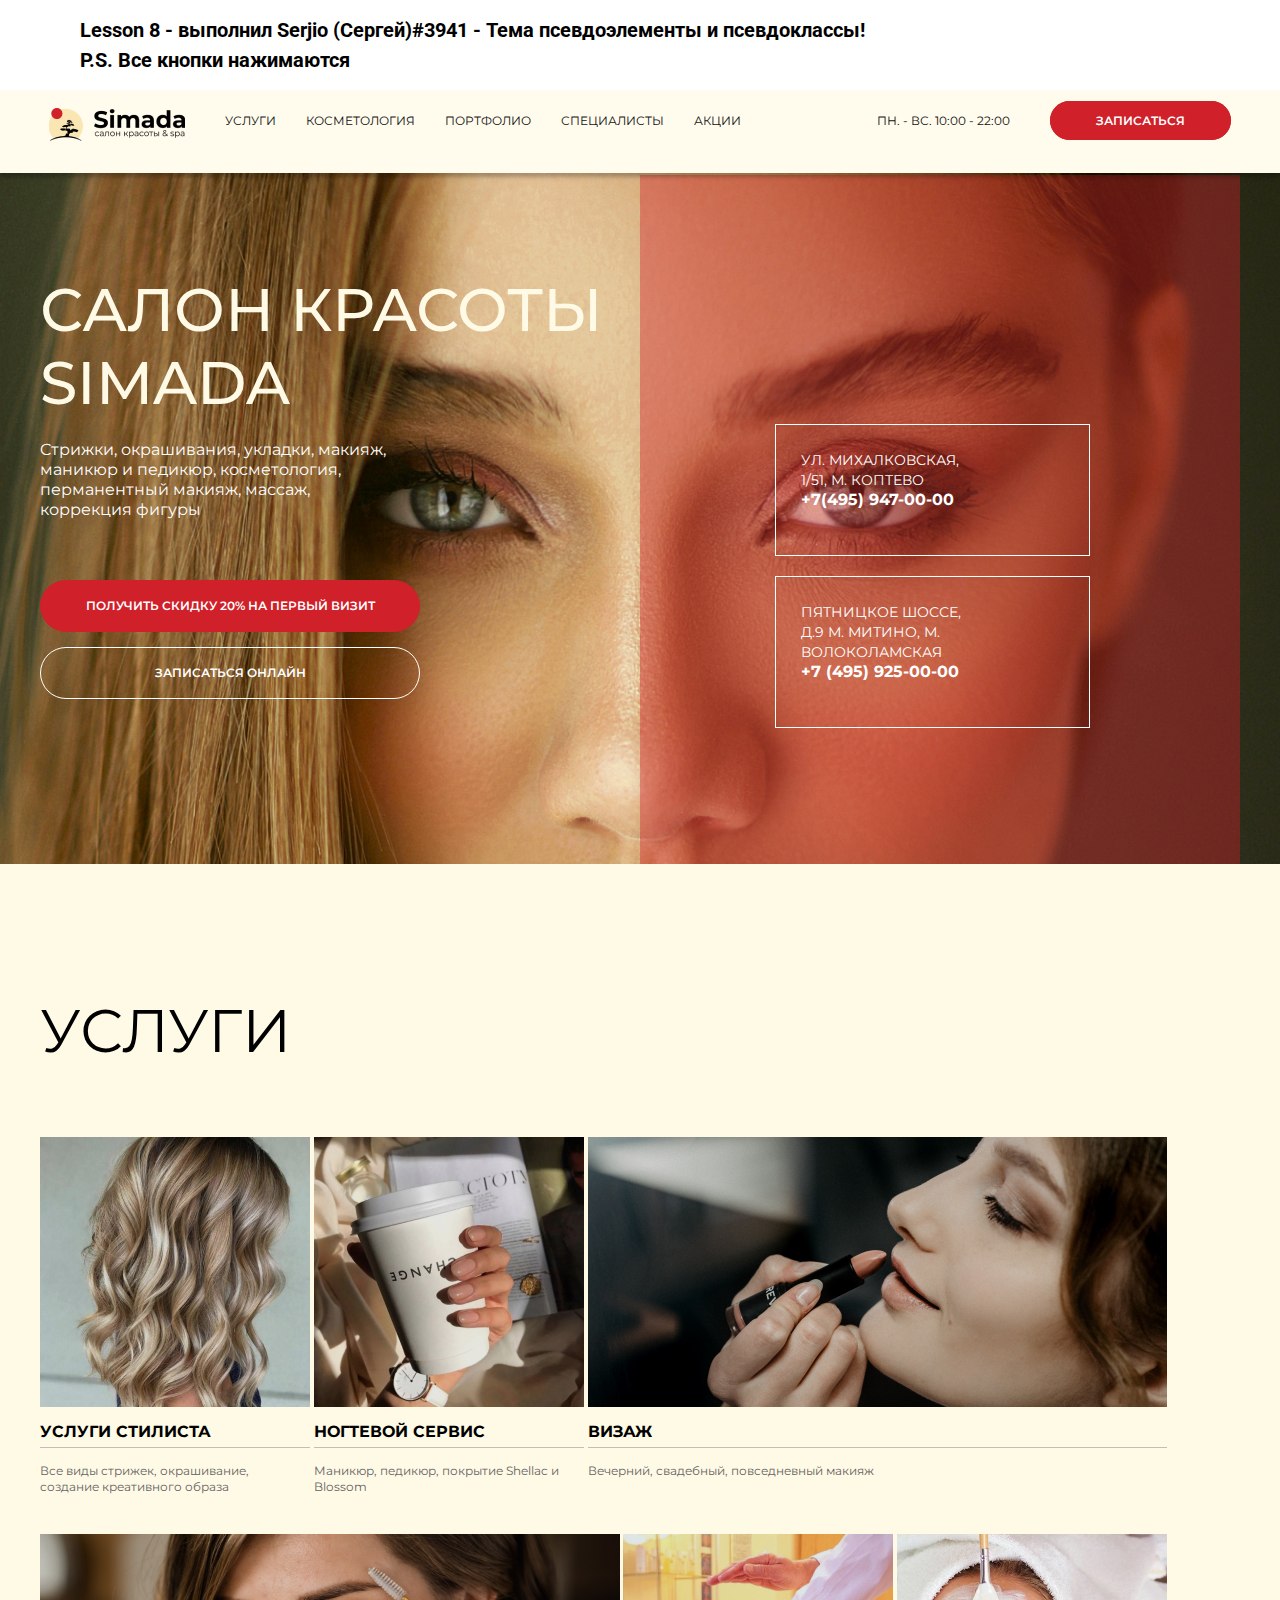
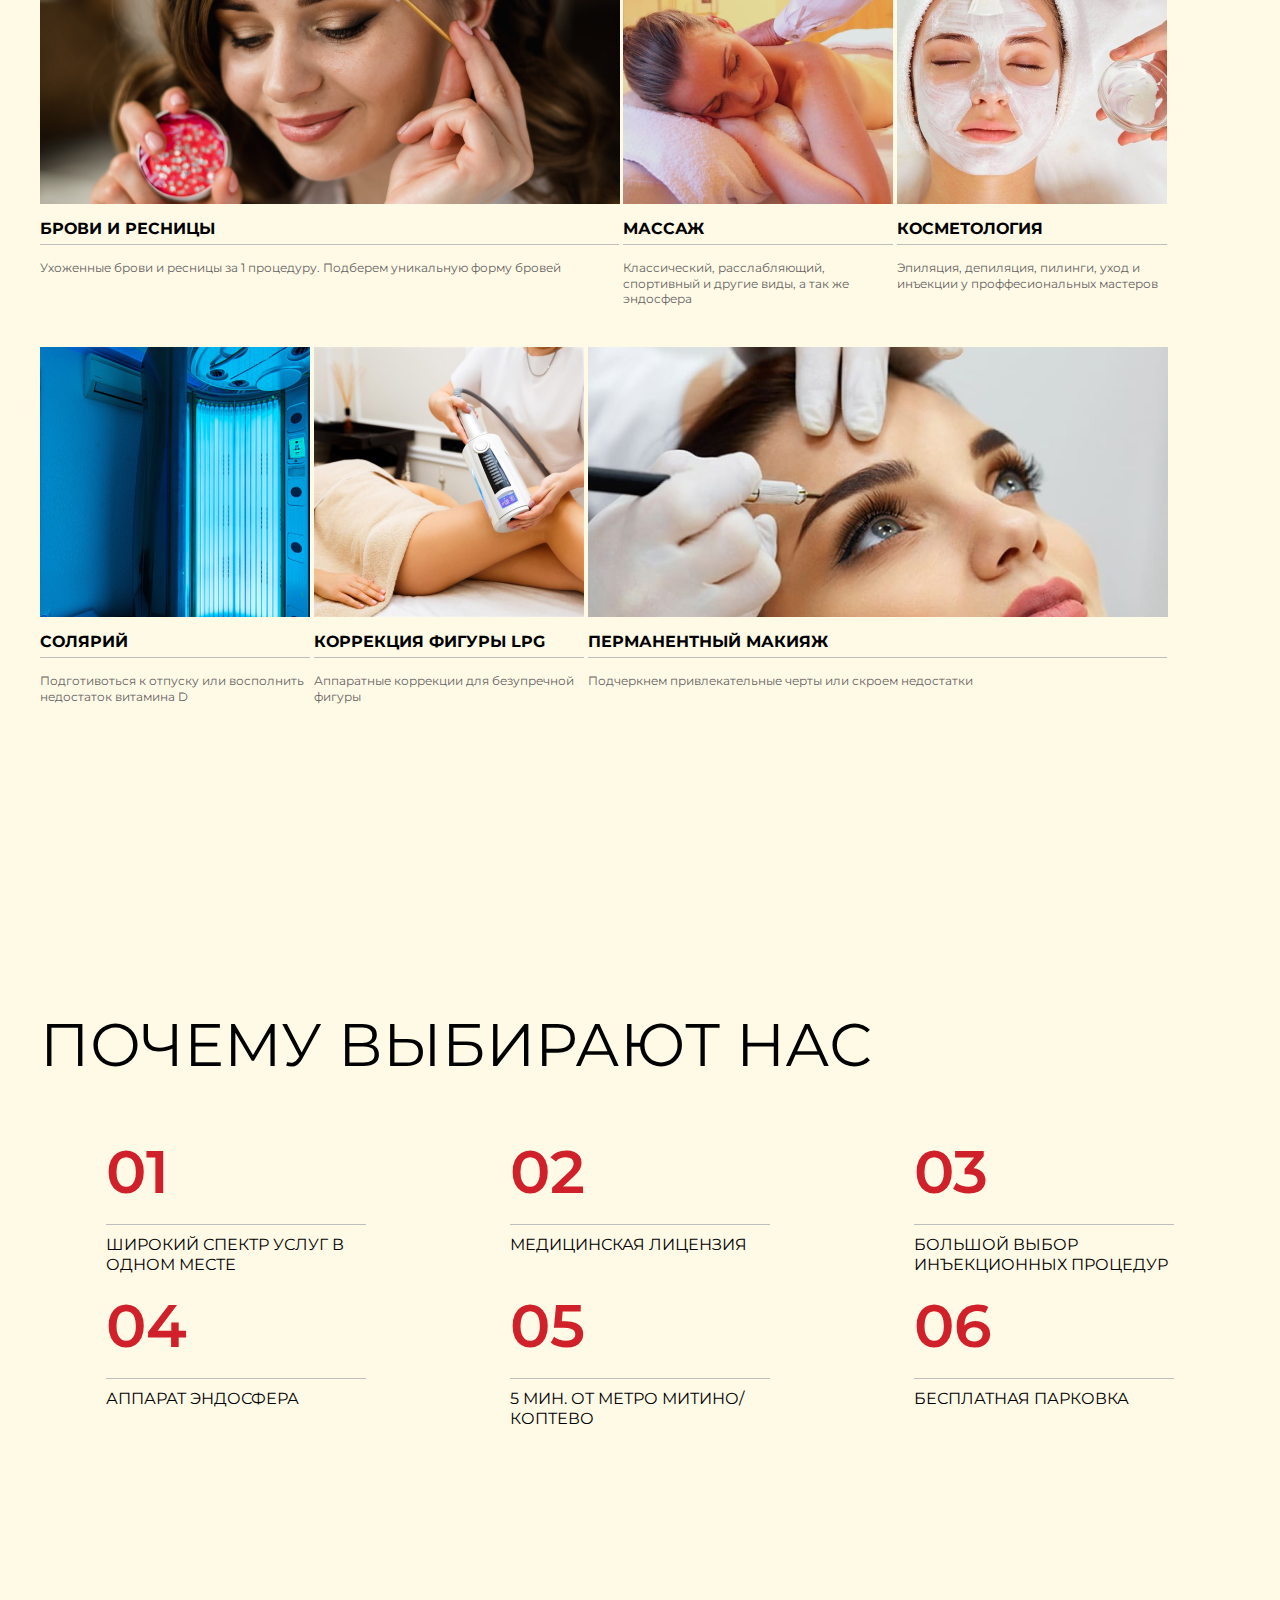
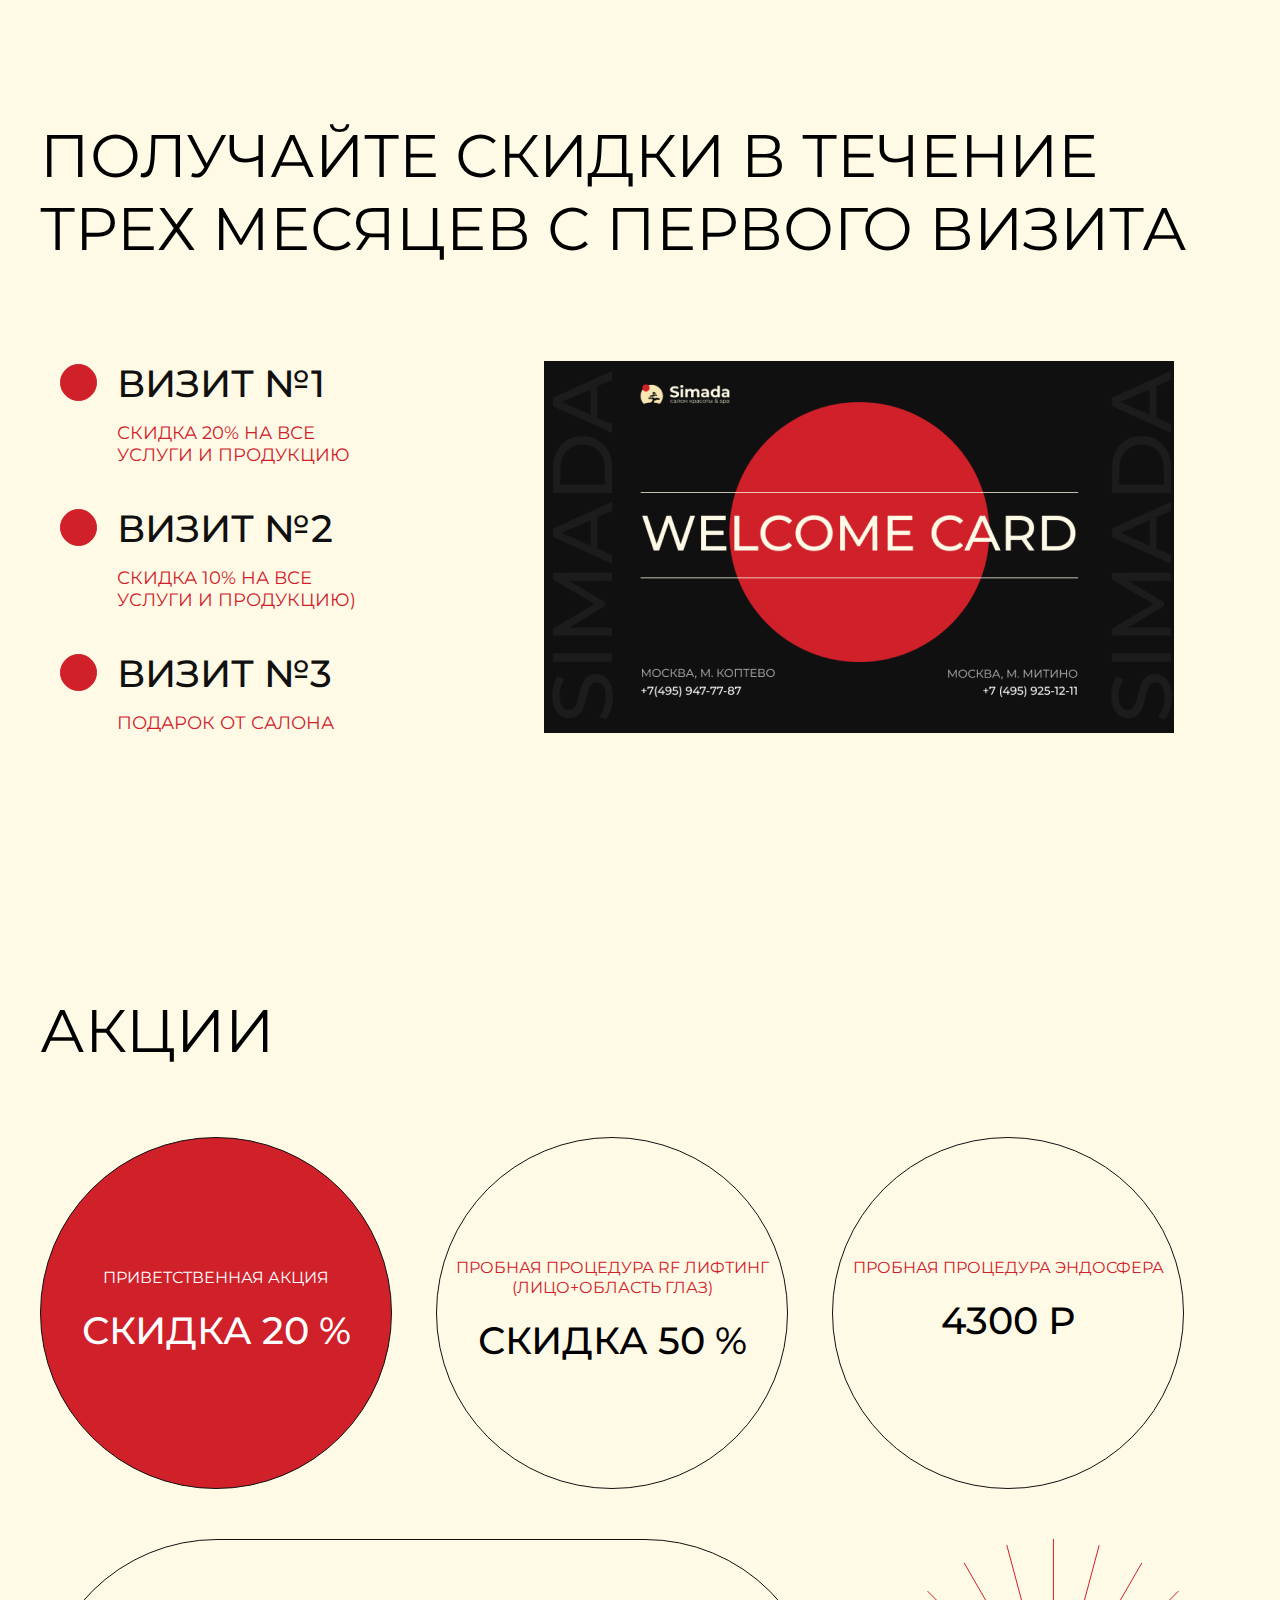
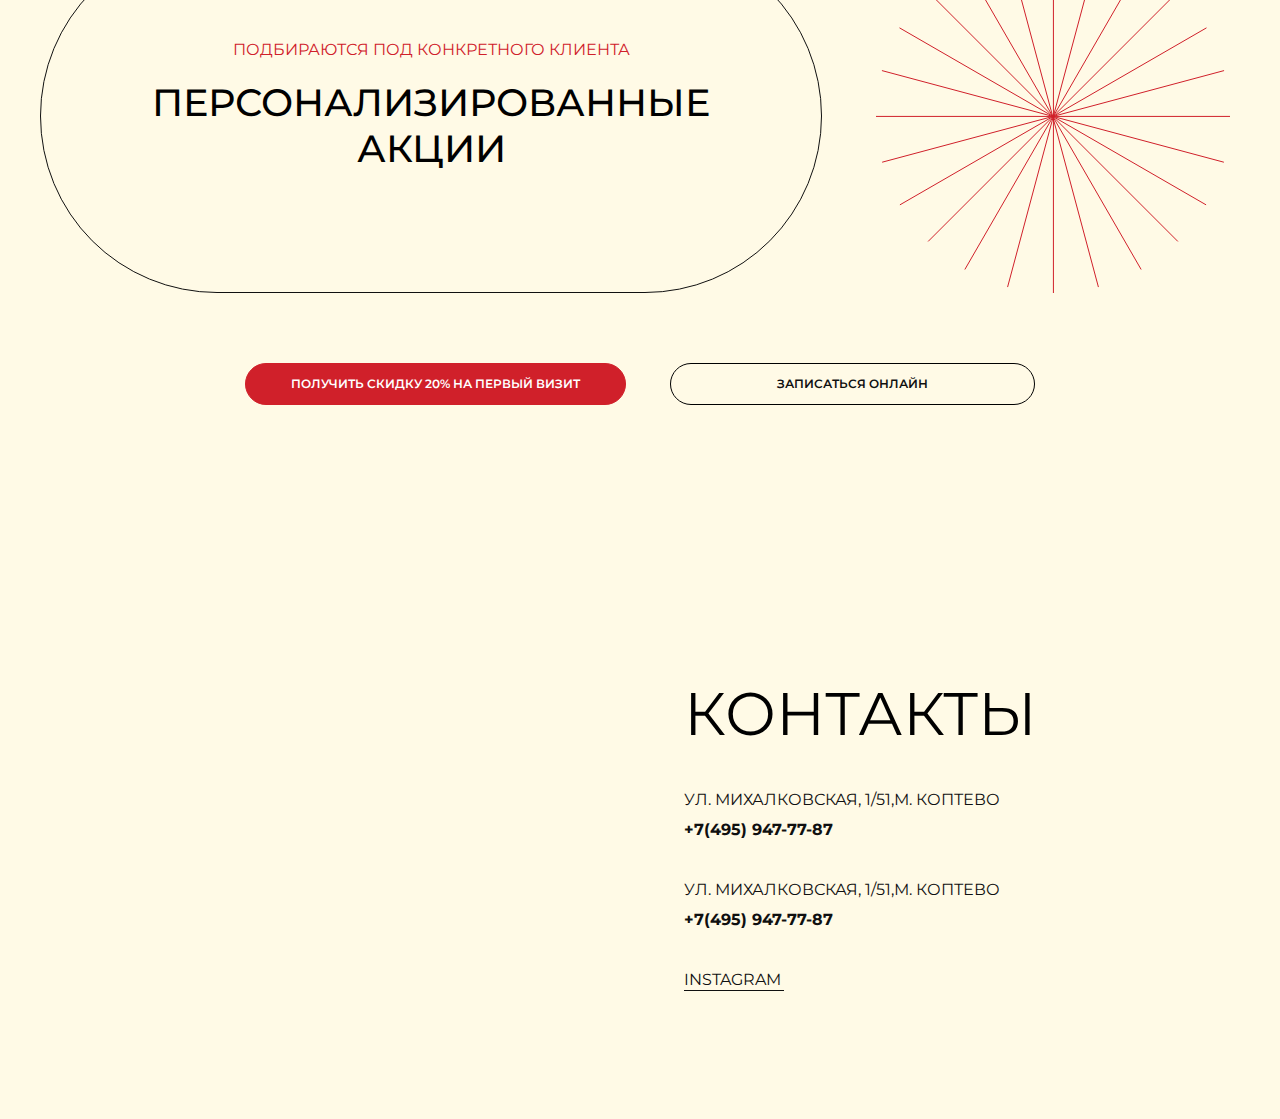
==== index.html @ cc389bb7 "1" ====
<!DOCTYPE html>
<html lang="en">
	<head>
		<meta charset="UTF-8">
		<meta http-equiv="X-UA-Compatible" content="IE=edge">
		<meta name="viewport" content="width=1200">
		<link rel="stylesheet" href="css/style.css">
		<title>Lesson 8 - выполнил Serjio (Сергей)#3941</title>
	</head>
	<body>
		<div class="wrapper">
			<div class="prewiev">
				<div class="prewiev__container">
					<div class="prewiev__text">
						Lesson 8 - выполнил Serjio (Сергей)#3941 - Тема псевдоэлементы и псевдоклассы!
						<br>
						P.S. Все кнопки нажимаются
					</div>
				</div>
			</div>
			<header class="header">
				<div class="header__container">
					<div class="header__body">
						<a href="" class="header__logo"><img src="img/header/logo.png" alt="logo"></a>
						<nav class="header__nav">
							<ul class="header__list">
								<a href="" class="header__item">услуги</a>
								<a href="" class="header__item">косметология</a>
								<a href="" class="header__item">портфолио</a>
								<a href="" class="header__item">специалисты</a>
								<a href="" class="header__item">акции</a>
							</ul>
						</nav>
						<div class="header__work-time">ПН. - ВС. 10:00 - 22:00</div>
						<a href="" class="header__btn btn">записаться</a>
					</div>
				</div>
			</header>
			<div class="page">
				<div class="page__main main-page">
					<div class="main-page__container">
						<div class="main-page__body">
							<div class="main-page__salon">
								<h1 class="main-page__title">Салон красоты Simada</h1>
								<div class="main-page__subtitle">Cтрижки, окрашивания, укладки, макияж, маникюр и педикюр, косметология,
									перманентный макияж, массаж, коррекция фигуры</div>
								<a href="" class="main-page__btn btn">получить скидку 20% на первый визит</a>
								<a href="" class="main-page__btn btn-transparent">записаться онлайн</a>
							</div>
							<div class="main-page__contacts">
								<div class="main-page__block-contact">
									<div class="main-page__address">ул. Михалковская, 1/51,
										м. Коптево</div>
									<a href="tel:74959470000" class="main-page__tel">+7(495) 947-00-00</a>
								</div>
								<div class="main-page__block-contact">
									<div class="main-page__address">Пятницкое шоссе, д.9 м. Митино, м. Волоколамская</div>
									<a href="tel:74959250000" class="main-page__tel">+7 (495) 925-00-00</a>
								</div>
							</div>
						</div>
					</div>
				</div>
				<div class="page__services services-page">
					<div class="services-page__container">
						<div class="services-page__title title">Услуги</div>
						<div class="services-page__body">
							<div class="services-page__block">
								<div class="services-page__small-block small-block-services">
									<img src="img/page/services/small-img_01.jpg" alt="small-img" class="small-block-services__img">
									<div class="small-block-services__title">Услуги стилиста</div>
									<div class="small-block-services__subtitle">Все виды стрижек, окрашивание, создание креативного образа</div>
								</div>
								<div class="services-page__small-block small-block-services">
									<img src="img/page/services/small-img_02.jpg" alt="small-img" class="small-block-services__img">
									<div class="small-block-services__title">ногтевой сервис</div>
									<div class="small-block-services__subtitle">Маникюр, педикюр, покрытие Shellac и Blossom</div>
								</div>
							</div>
							<div class="services-page__block">
								<div class="services-page__big-block big-block-services">
									<img src="img/page/services/big-img_01.jpg" alt="big-img" class="big-block-services__img">
									<div class="big-block-services__title">визаж</div>
									<div class="big-block-services__subtitle">Вечерний, свадебный, повседневный макияж </div>
								</div>
							</div>
							<div class="services-page__block">
								<div class="services-page__big-block big-block-services">
									<img src="img/page/services/big-img_02.jpg" alt="big-img" class="big-block-services__img">
									<div class="big-block-services__title">брови и ресницы</div>
									<div class="big-block-services__subtitle">Ухоженные брови и ресницы за 1 процедуру. Подберем уникальную форму бровей</div>
								</div>
							</div>
							<div class="services-page__block">
								<div class="services-page__small-block small-block-services">
									<img src="img/page/services/small-img_03.jpg" alt="small-img" class="small-block-services__img">
									<div class="small-block-services__title">массаж</div>
									<div class="small-block-services__subtitle">Классический, расслабляющий, спортивный и другие виды, а так же эндосфера</div>
								</div>
								<div class="services-page__small-block small-block-services">
									<img src="img/page/services/small-img_04.jpg" alt="small-img" class="small-block-services__img">
									<div class="small-block-services__title">Косметология</div>
									<div class="small-block-services__subtitle">Эпиляция, депиляция, пилинги, уход и инъекции у проффесиональных мастеров</div>
								</div>
							</div>
							<div class="services-page__block">
								<div class="services-page__small-block small-block-services">
									<img src="img/page/services/small-img_05.jpg" alt="small-img" class="small-block-services__img">
									<div class="small-block-services__title">солярий</div>
									<div class="small-block-services__subtitle">Подготивоться к отпуску или восполнить недостаток витамина D</div>
								</div>
								<div class="services-page__small-block small-block-services">
									<img src="img/page/services/small-img_06.jpg" alt="small-img" class="small-block-services__img">
									<div class="small-block-services__title">Коррекция фигуры lpg</div>
									<div class="small-block-services__subtitle">Аппаратные коррекции для безупречной фигуры</div>
								</div>
							</div>
							<div class="services-page__block">
								<div class="services-page__big-block big-block-services">
									<img src="img/page/services/big-img_03.jpg" alt="big-img" class="big-block-services__img">
									<div class="big-block-services__title">перманентный макияж</div>
									<div class="big-block-services__subtitle">Подчеркнем привлекательные черты или скроем недостатки</div>
								</div>
							</div>
						</div>

					</div>
				</div>
				<div class="page__advantages advantages-page">
					<div class="advantages-page__container">
						<div class="advantages-page__title title">почему выбирают нас</div>
						<div class="advantages-page__body">
							<div class="advantages-page__item">
								<div class="advantages-page__num">01</div>
								<div class="advantages-page__text">широкий спектр услуг в одном месте</div>
							</div>
							<div class="advantages-page__item">
								<div class="advantages-page__num">02</div>
								<div class="advantages-page__text">медицинская лицензия</div>
							</div>
							<div class="advantages-page__item">
								<div class="advantages-page__num">03</div>
								<div class="advantages-page__text">большой выбор инъекционных процедур</div>
							</div>
							<div class="advantages-page__item">
								<div class="advantages-page__num">04</div>
								<div class="advantages-page__text">Аппарат эндосфера</div>
							</div>
							<div class="advantages-page__item">
								<div class="advantages-page__num">05</div>
								<div class="advantages-page__text">5 мин. от метро митино/коптево</div>
							</div>
							<div class="advantages-page__item">
								<div class="advantages-page__num">06</div>
								<div class="advantages-page__text">бесплатная парковка</div>
							</div>
						</div>
					</div>
				</div>
				<div class="page__discount discount-page">
					<div class="discount-page__container">
						<div class="discount-page__title title">Получайте скидки в течение трех месяцев с первого визита</div>
						<div class="discount-page__body">
							<div class="discount-page__item">
								<div class="discount-page__num">Визит №1</div>
								<div class="discount-page__subtitle">скидка 20% на все услуги и продукцию</div>
							</div>
							<div class="discount-page__item">
								<div class="discount-page__num">Визит №2</div>
								<div class="discount-page__subtitle">скидка 10% на все услуги и продукцию)</div>
							</div>
							<div class="discount-page__item">
								<div class="discount-page__num">Визит №3</div>
								<div class="discount-page__subtitle">Подарок от салона</div>
							</div>
						</div>
						<img src="img/page/discount/discount.jpg" alt="discount" class="discount-page__img">
					</div>
				</div>
				<div class="page__stocks stocks-page">
					<div class="stocks-page__container">
						<div class="stocks-page__title title">акции</div>
						<div class="stocks-page__body">
							<div class="stocks-page__circle stocks-page__circle_first">
								<div class="stocks-page__text stocks-page__text_first">приветственная акция</div>
								<div class="stocks-page__heading stocks-page__heading_first">скидка 20 %</div>
							</div>
							<div class="stocks-page__circle">
								<div class="stocks-page__text">Пробная процедура rf лифтинг (лицо+область глаз)</div>
								<div class="stocks-page__heading">скидка 50 %</div>
							</div>
							<div class="stocks-page__circle">
								<div class="stocks-page__text">пробная процедура эндосфера</div>
								<div class="stocks-page__heading">4300 р</div>
							</div>
							<div class="stocks-page__ellipse">
								<div class="stocks-page__text">подбираются под конкретного клиента</div>
								<div class="stocks-page__heading">персонализированные акции</div>
							</div>
							<img src="img/page/stocks/Vector.svg" alt="vector" class="stocks-page__svg">
						</div>
						<div class="stocks-page__block-btn">
							<a href="" class="stocks-page__btn btn">получить скидку 20% на первый визит</a>
							<a href="" class="stocks-page__btn btn-transparent-black">записаться онлайн</a>
						</div>
					</div>
				</div>
			</div>
			<footer class="footer">
				<div class="footer__container">
					<div class="footer__body">
						<div class="footer__map">
							<iframe src="https://www.google.com/maps/embed?pb=!1m14!1m12!1m3!1d46600.67703218852!2d37.709919801927796!3d55.7432643931977!2m3!1f0!2f0!3f0!3m2!1i1024!2i768!4f13.1!5e0!3m2!1sru!2sru!4v1645693961202!5m2!1sru!2sru" width="100%" height="450" style="border:0;" allowfullscreen="" loading="lazy"></iframe>
						</div>
						<div class="footer__contacts">
							<div class="footer__title title">контакты</div>
							<div class="footer__block-contact">
								<div class="footer__street">ул. Михалковская, 1/51,м. Коптево</div>
								<a href="tel:+74959477787" class="footer__tel">+7(495) 947-77-87</a>
							</div>
							<div class="footer__block-contact">
								<div class="footer__street">ул. Михалковская, 1/51,м. Коптево</div>
								<a href="tel:+74959477787" class="footer__tel">+7(495) 947-77-87</a>
							</div>
							<a href="" class="footer__inst">instagram</a>
						</div>
					</div>
				</div>
			</footer>
		</div>

	</body>
</html>
---- css/style.css ----
@charset "UTF-8";
@import url("https://fonts.googleapis.com/css2?family=Montserrat:wght@400;500;600;700&display=swap");
@import url("https://fonts.googleapis.com/css2?family=Roboto&display=swap");
* {
  margin: 0;
  padding: 0;
  bottom: 0;
}

*,
*:before,
*:after {
  box-sizing: border-box;
  -moz-box-sizing: border-box;
  -webkit-box-sizing: border-box;
}

/* Убирает линии обводки ***************************************************/
:focus,
:active {
  outline: none;
}

a:focus,
a:active {
  outline: none;
}

header,
footer,
nav,
aside {
  display: block;
}

/* Уравнивает параметры шрифтов на разных браузерах */
html,
body {
  height: 100%;
  width: 100%;
  font-size: 100%;
  line-height: 1;
  -ms-text-size-adjust: 100%;
  -moz-text-size-adjust: 100%;
  -webkit-text-size-adjust: 100%;
}

/* Прошу элементы форм наследовать стили элементов шрифта */
input,
button,
textarea {
  font-family: inherit;
}

/* Убирает крест у IE */
input::-ms-clear {
  display: none;
}

button {
  cursor: pointer;
}

button::-moz-focus-inner {
  padding: 0;
  bottom: 0;
}

a {
  color: inherit;
}

a,
a:visited {
  text-decoration: none;
}

a:hover {
  text-decoration: none;
}

ul li {
  list-style: none;
}

img {
  vertical-align: top;
}

body {
  font-family: "Montserrat", sans-serif;
  font-weight: 400;
  font-size: 16px;
}

div[class*="__container"] {
  margin: 0 auto;
  max-width: 1200px;
  -webkit-box-sizing: border-box;
          box-sizing: border-box;
}

a[class*="__tel"]:hover {
  text-decoration: underline;
}

.wrapper {
  min-height: 100%;
  margin: 0 auto;
}

/* ===================================== */
.btn {
  font-size: 12px;
  font-weight: 600;
  line-height: 150%;
  text-transform: uppercase;
  color: #ffffff;
  padding: 11px 45px;
  background: #d0202a;
  border-radius: 36px;
  -webkit-transition: 0.5s;
  -o-transition: 0.5s;
  transition: 0.5s;
  border: 1px solid #d0202a;
}

.btn:hover {
  color: #d0202a;
  background: #fff;
  border: 1px solid #d0202a;
  -webkit-transition: 0.5s;
  -o-transition: 0.5s;
  transition: 0.5s;
}

.btn-transparent {
  font-size: 12px;
  font-weight: 600;
  line-height: 150%;
  text-transform: uppercase;
  color: #ffffff;
  padding: 11px 45px;
  border: 1px solid #ffffff;
  border-radius: 36px;
  -webkit-transition: 0.5s;
  -o-transition: 0.5s;
  transition: 0.5s;
}

.btn-transparent:hover {
  color: #ffffff;
  background: #d0202a;
  -webkit-transition: 0.5s;
  -o-transition: 0.5s;
  transition: 0.5s;
  border: 1px solid #d0202a;
}

.btn-transparent-black {
  font-size: 12px;
  font-weight: 600;
  line-height: 150%;
  text-transform: uppercase;
  color: #101010;
  padding: 11px 45px;
  border: 1px solid #000;
  border-radius: 36px;
  -webkit-transition: 0.5s;
  -o-transition: 0.5s;
  transition: 0.5s;
}

.btn-transparent-black:hover {
  color: #ffffff;
  background: #d0202a;
  -webkit-transition: 0.5s;
  -o-transition: 0.5s;
  transition: 0.5s;
  border: 1px solid #d0202a;
}

.title {
  font-size: 60px;
  line-height: 73px;
  text-transform: uppercase;
}

/* ===================================== */
.header {
  background: rgba(255, 250, 230, 0.7);
  -webkit-box-shadow: 0px 4px 4px rgba(0, 0, 0, 0.25);
          box-shadow: 0px 4px 4px rgba(0, 0, 0, 0.25);
  position: relative;
  z-index: 1;
}

.header__container {
  text-align: center;
}

.header__body {
  display: inline-block;
  font-size: 0;
  min-height: 83px;
  vertical-align: middle;
  padding: 18px 0px;
}

.header__logo {
  display: inline-block;
  margin: 0px 40px 0px 0px;
}

.header__logo img {
  vertical-align: middle;
}

.header__nav {
  display: inline-block;
  margin: 0px 136px 0px 0px;
}

.header__list {
  font-size: 0;
}

.header__item {
  font-size: 12px;
  display: inline-block;
  line-height: 15px;
  text-transform: uppercase;
  color: #101010;
  -webkit-transition: 0.5s;
  -o-transition: 0.5s;
  transition: 0.5s;
}

.header__item:not(:last-child) {
  margin: 0px 30px 0px 0px;
}

.header__item:hover {
  border-bottom: 1px #d0202a solid;
  color: #d0202a;
  -webkit-transition: 0.5s;
  -o-transition: 0.5s;
  transition: 0.5s;
}

.header__work-time {
  display: inline-block;
  margin: 0px 40px 0px 0px;
  font-size: 12px;
  line-height: 150%;
  text-transform: uppercase;
  color: #101010;
}

/* ===================================== */
.page {
  background: #fffae6;
}

.main-page {
  background: url("../img/page/main/bg.jpg") 50% 50%/cover no-repeat;
  padding: 100px 0px 115px 0px;
}

.main-page__body {
  font-size: 0;
}

.main-page__salon {
  display: inline-block;
  width: 50%;
}

.main-page__title {
  font-weight: 500;
  font-size: 60px;
  line-height: calc(73 / 60);
  text-transform: uppercase;
  color: #fffae6;
  margin: 0px 0px 21px 0px;
}

.main-page__subtitle {
  font-size: 16px;
  line-height: calc(20 / 16);
  color: #ffffff;
  max-width: 365px;
  margin: 0px 0px 60px 0px;
}

.main-page__btn {
  max-width: 380px;
  display: block;
  padding: 16px 38px;
  text-align: center;
}

.main-page__btn:not(:last-child) {
  margin: 0px 0px 15px 0px;
}

.main-page__contacts {
  display: inline-block;
  width: 50%;
  background: rgba(208, 32, 42, 0.4);
  padding: 249px 150px 136px 135px;
  margin: -100px 0px -115px 0px;
}

.main-page__block-contact {
  padding: 25px 123px 45px 25px;
  border: 1px solid #ffffff;
}

.main-page__block-contact:not(:last-child) {
  margin: 0px 0px 20px 0px;
}

.main-page__address {
  font-size: 14px;
  line-height: 20px;
  text-transform: uppercase;
  color: #ffffff;
}

.main-page__tel {
  font-weight: bold;
  font-size: 16px;
  line-height: 20px;
  text-transform: uppercase;
  color: #ffffff;
}

/* ===================================== */
.services-page {
  padding: 130px 0px 134px 0px;
}

.services-page__title {
  margin: 0px 0px 70px 0px;
}

.services-page__block {
  display: inline-block;
  vertical-align: top;
}

.services-page__block:not(:last-child) {
  margin: 0px 0px 40px 0px;
}

.small-block-services {
  display: inline-block;
  max-width: 270px;
  vertical-align: top;
}

.small-block-services__img {
  margin: 0px 0px 15px 0px;
}

.small-block-services__title {
  font-weight: bold;
  font-size: 16px;
  line-height: 20px;
  text-transform: uppercase;
}

.small-block-services__title::after {
  content: "";
  width: 100%;
  display: inline-block;
  margin: 5px 0px 10px 0px;
  border-top: 1px solid #bebebe;
}

.small-block-services__subtitle {
  font-size: 12px;
  line-height: 130%;
  color: #656363;
}

.big-block-services {
  display: inline-block;
  max-width: 579px;
}

.big-block-services__img {
  margin: 0px 0px 15px 0px;
}

.big-block-services__title {
  font-weight: bold;
  font-size: 16px;
  line-height: 20px;
  text-transform: uppercase;
}

.big-block-services__title::after {
  content: "";
  width: 100%;
  display: inline-block;
  margin: 5px 0px 10px 0px;
  border-top: 1px solid #bebebe;
}

.big-block-services__subtitle {
  font-size: 12px;
  line-height: 130%;
  color: #656363;
}

/* ===================================== */
.advantages-page {
  padding: 130px 0px;
}

.advantages-page__title {
  margin: 0px 0px 70px 0px;
}

.advantages-page__body {
  text-align: center;
}

.advantages-page__item {
  display: inline-block;
  width: 260px;
  text-align: left;
  vertical-align: top;
}

.advantages-page__item:not(:nth-child(3n)) {
  margin: 0px 140px 0px 0px;
}

.advantages-page__num {
  font-weight: 600;
  font-size: 60px;
  line-height: 70%;
  text-transform: uppercase;
  color: #d0202a;
}

.advantages-page__num::after {
  content: "";
  display: inline-block;
  border-top: 1px solid #bebebe;
  width: 100%;
  margin: 0px 0px 10px 0px;
}

.advantages-page__text {
  line-height: 20px;
  text-transform: uppercase;
  color: #000000;
  margin: 0px 0px 30px 0px;
}

/* ===================================== */
.discount-page {
  padding: 130px 0px;
}

.discount-page__title {
  margin: 0px 0px 96px 0px;
}

.discount-page__body {
  display: inline-block;
  width: 500px;
}

.discount-page__item {
  max-width: 333px;
}

.discount-page__item:not(:last-child) {
  margin: 0px 0px 40px 0px;
}

.discount-page__num {
  display: inline-block;
  font-weight: 500;
  font-size: 38px;
  line-height: 46px;
  text-transform: uppercase;
  color: #101010;
  margin: 0px 0px 15px 0px;
  padding: 0px 0px 0px 77px;
  position: relative;
}

.discount-page__num::before {
  position: absolute;
  top: 3px;
  left: 20px;
  content: "";
  display: inline-block;
  margin: 0px 0px 0px 0px;
  width: 37px;
  height: 37px;
  background: #d0202a;
  border: 1px solid #d0202a;
  border-radius: 50%;
}

.discount-page__subtitle {
  display: inline-block;
  padding: 0px 0px 0px 77px;
  font-size: 18px;
  line-height: 22px;
  text-transform: uppercase;
  color: #d0202a;
}

.discount-page__img {
  display: inline-block;
  text-align: center;
  vertical-align: top;
}

/* ===================================== */
.stocks-page {
  padding: 130px 0px;
}

.stocks-page__title {
  margin: 0px 0px 70px 0px;
}

.stocks-page__circle {
  display: inline-block;
  text-align: center;
  vertical-align: middle;
  width: 352px;
  height: 352px;
  padding: 120px 0px 0px 0px;
  border-radius: 50%;
  border: 1px solid #101010;
}

.stocks-page__circle:not(:last-child) {
  margin: 0px 40px 50px 0px;
}

.stocks-page__circle_first {
  background: #d0202a;
  padding: 130px 0px 0px 0px;
}

.stocks-page__text {
  line-height: 20px;
  text-align: center;
  text-transform: uppercase;
  color: #d0202a;
  margin: 0px 0px 20px 0px;
}

.stocks-page__text_first {
  color: #ffffff;
}

.stocks-page__heading {
  font-weight: 500;
  font-size: 38px;
  line-height: 46px;
  text-transform: uppercase;
  color: #000000;
}

.stocks-page__heading_first {
  color: #ffffff;
}

.stocks-page__ellipse {
  display: inline-block;
  width: 782px;
  height: 354px;
  border: 1px solid #101010;
  border-radius: 205px;
  padding: 100px;
  text-align: center;
  margin: 0px 50px 70px 0px;
}

.stocks-page__svg {
  display: inline-block;
}

.stocks-page__block-btn {
  text-align: center;
}

.stocks-page__btn {
  display: inline-block;
  min-width: 365px;
}

.stocks-page__btn:not(:last-child) {
  margin: 0px 40px 0px 0px;
}

/* ===================================== */
.footer {
  background: #fffae6;
}

.footer__body {
  text-align: center;
  font-size: 0px;
}

.footer__map {
  display: inline-block;
  width: 50%;
}

.footer__contacts {
  display: inline-block;
  width: 50%;
  text-align: left;
  padding: 0px 0px 0px 44px;
}

.footer__title {
  font-size: 60px;
  margin: 0px 0px 40px 0px;
}

.footer__block-contact {
  display: inline-block;
}

.footer__block-contact:not(:last-child) {
  margin: 0px 0px 40px 0px;
}

.footer__street {
  font-size: 16px;
  line-height: 20px;
  text-transform: uppercase;
  color: #101010;
  margin: 0px 0px 10px 0px;
}

.footer__tel {
  font-weight: bold;
  font-size: 16px;
  line-height: 20px;
  color: #101010;
}

.footer__inst {
  display: block;
  font-size: 16px;
  line-height: 20px;
  text-transform: uppercase;
  color: #101010;
}

.footer__inst::after {
  content: "";
  display: block;
  width: 100px;
  border-bottom: 1px #101010 solid;
  margin: 0px 0px 128px 0px;
}

.prewiev__text {
  font-family: roboto;
  font-size: 20px;
  font-weight: 700;
  line-height: 150%;
  padding: 15px 40px;
}

/* ===================================== */
/* ===================================== */
/* ===================================== */
/* ===================================== */
/* ===================================== */
/* ===================================== */
/* ===================================== */
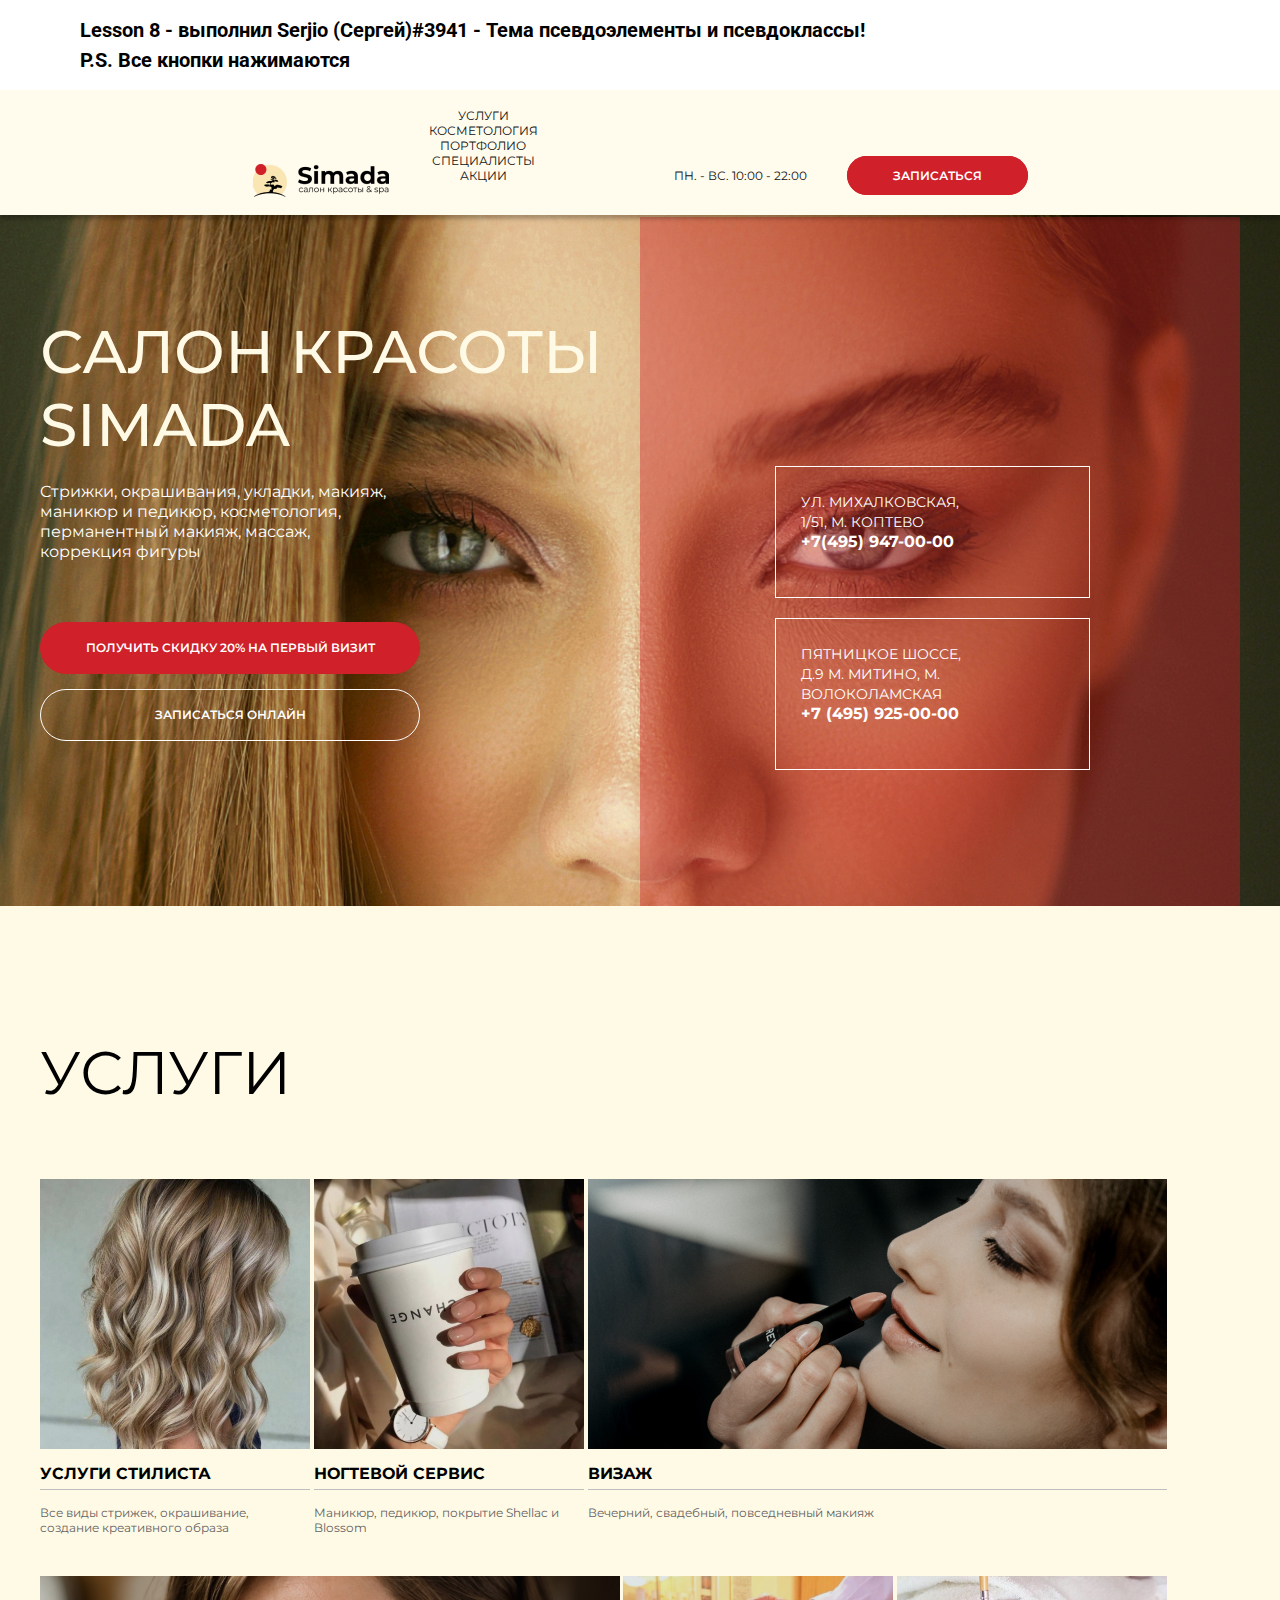
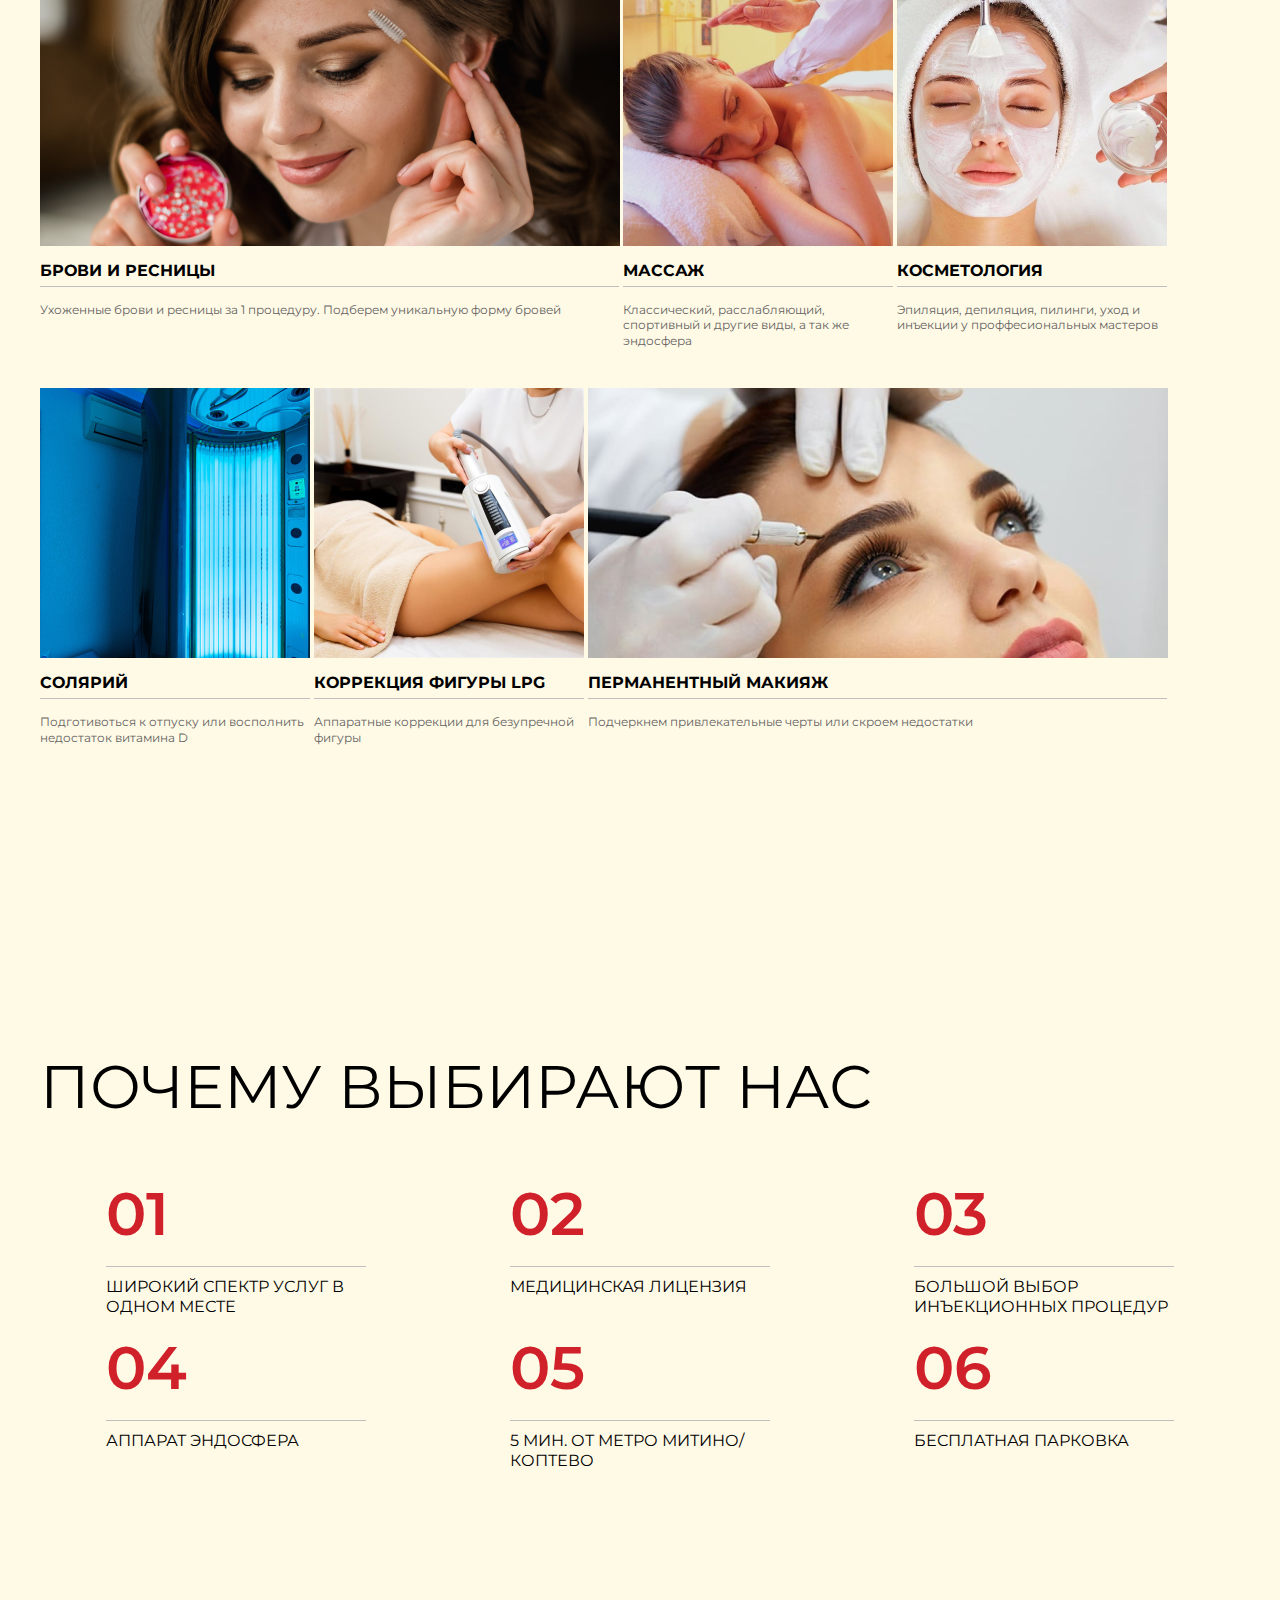
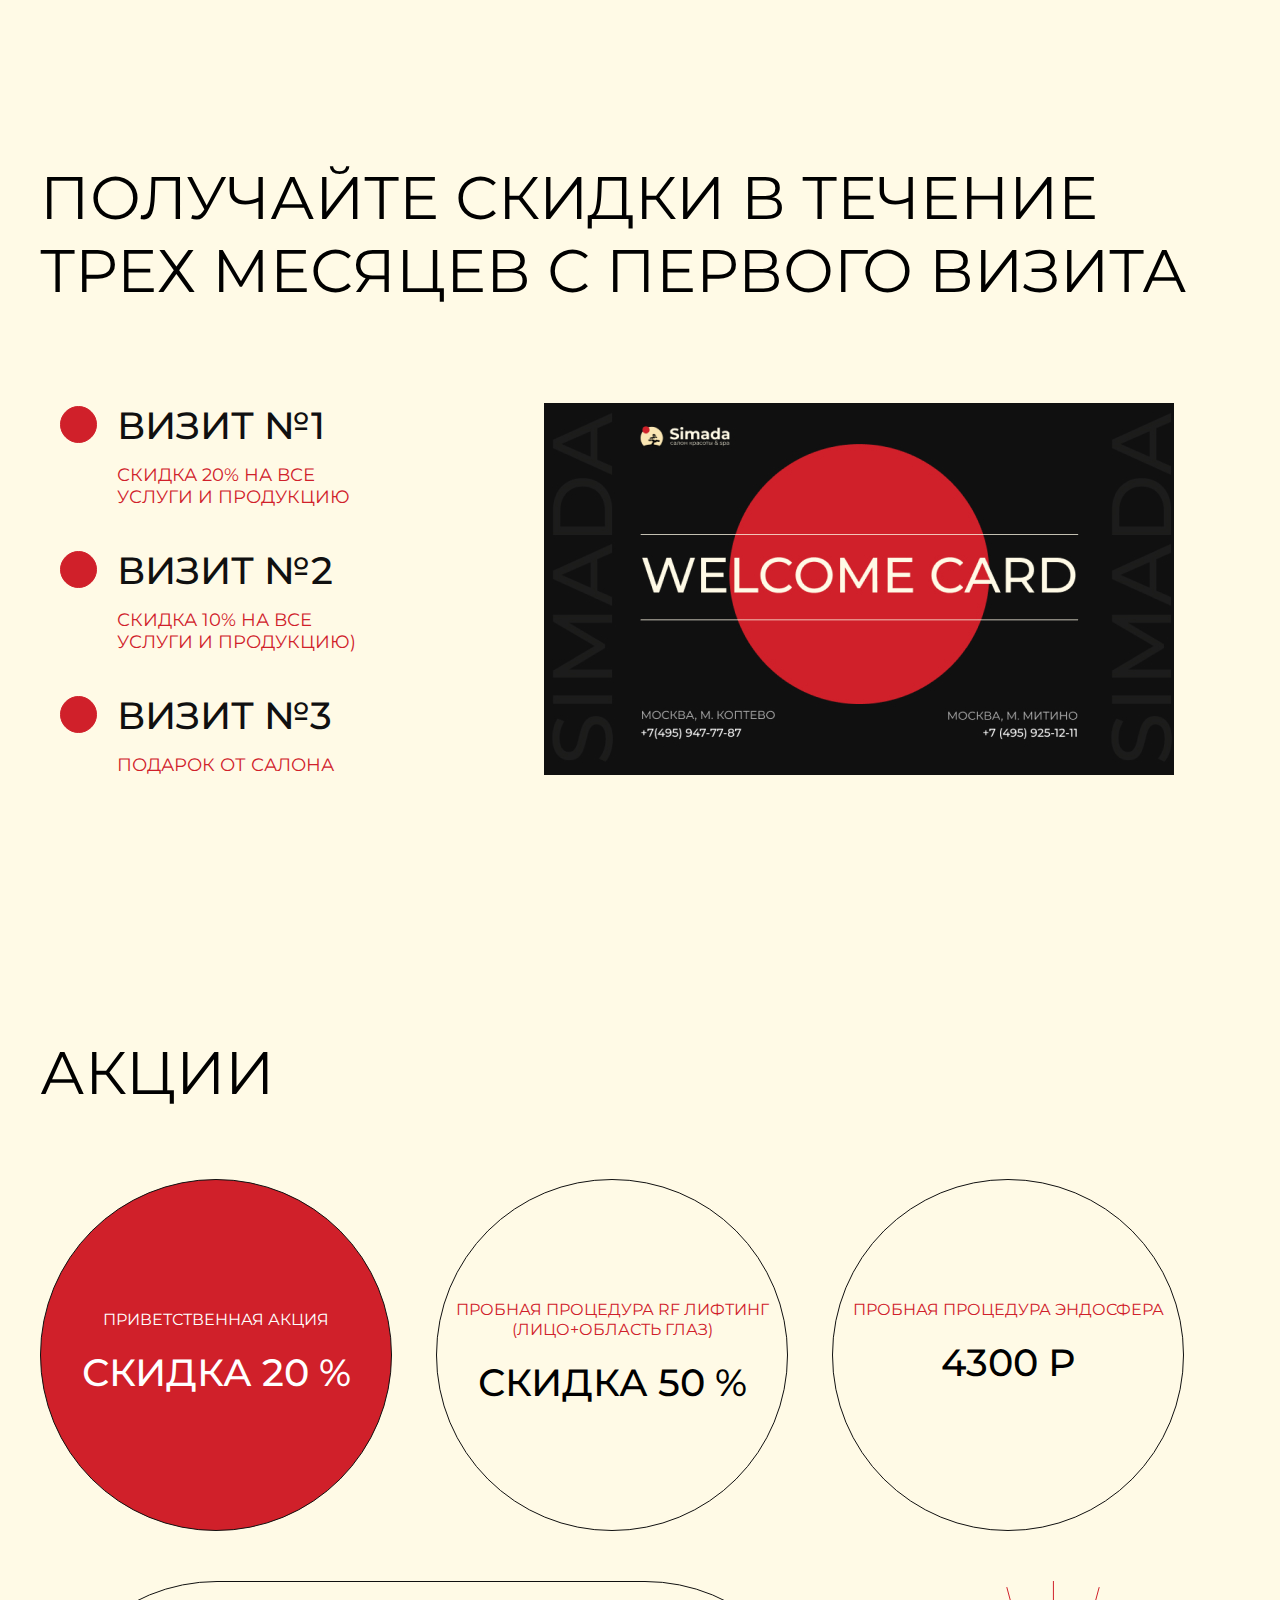
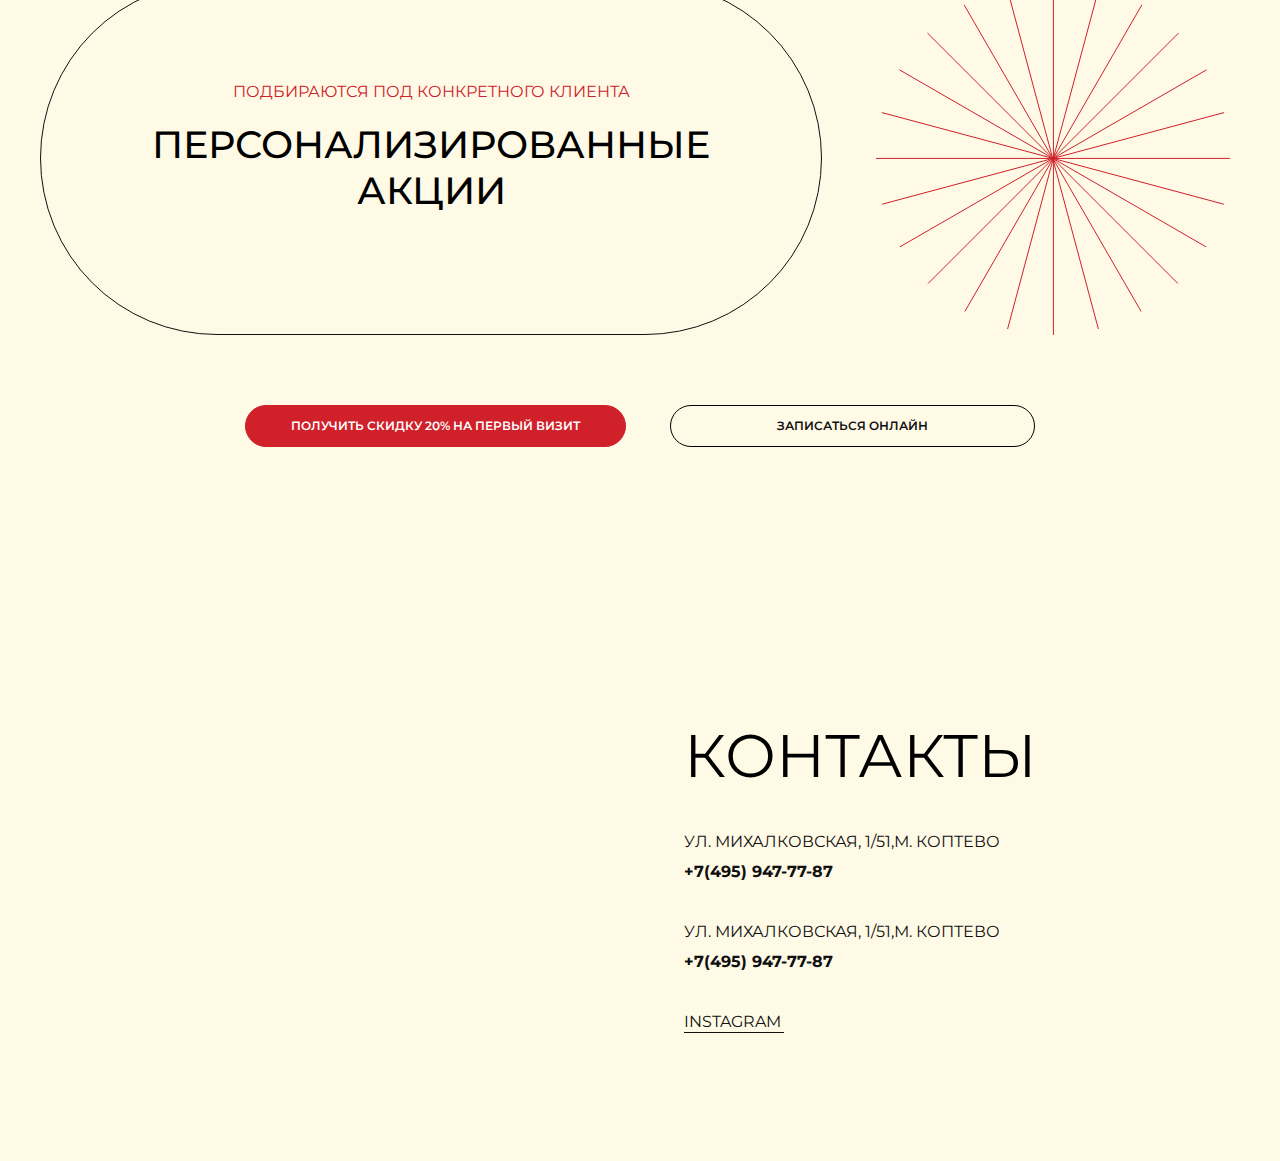
==== commit 52292a0b: "2" ====
--- a/index.html
+++ b/index.html
@@ -1,10 +1,17 @@
 <!DOCTYPE html>
-<html lang="en">
+<html lang="ru">
 	<head>
 		<meta charset="UTF-8">
 		<meta http-equiv="X-UA-Compatible" content="IE=edge">
 		<meta name="viewport" content="width=1200">
 		<link rel="stylesheet" href="css/style.css">
+		<link rel="apple-touch-icon" sizes="180x180" href="img/favicon_package/apple-touch-icon.png">
+		<link rel="icon" type="image/png" sizes="32x32" href="img/favicon_package/favicon-32x32.png">
+		<link rel="icon" type="image/png" sizes="16x16" href="img/favicon_package/favicon-16x16.png">
+		<link rel="manifest" href="img/favicon_package/site.webmanifest">
+		<link rel="mask-icon" href="img/favicon_package/safari-pinned-tab.svg" color="#5bbad5">
+		<meta name="msapplication-TileColor" content="#da532c">
+		<meta name="theme-color" content="#ffffff">
 		<title>Lesson 8 - выполнил Serjio (Сергей)#3941</title>
 	</head>
 	<body>
@@ -21,14 +28,14 @@
 			<header class="header">
 				<div class="header__container">
 					<div class="header__body">
-						<a href="" class="header__logo"><img src="img/header/logo.png" alt="logo"></a>
+						<a href="index.html" class="header__logo"><img src="img/header/logo.png" alt="logo"></a>
 						<nav class="header__nav">
 							<ul class="header__list">
-								<a href="" class="header__item">услуги</a>
-								<a href="" class="header__item">косметология</a>
-								<a href="" class="header__item">портфолио</a>
-								<a href="" class="header__item">специалисты</a>
-								<a href="" class="header__item">акции</a>
+								<li><a href="srervices.html" class="header__item">услуги</a></li>
+								<li><a href="cosmetology.html" class="header__item">косметология</a></li>
+								<li><a href="potrfolio.html" class="header__item">портфолио</a></li>
+								<li><a href="specialists.html" class="header__item">специалисты</a></li>
+								<li> <a href="stocks.html" class="header__item">акции</a></li>
 							</ul>
 						</nav>
 						<div class="header__work-time">ПН. - ВС. 10:00 - 22:00</div>
--- a/css/style.css
+++ b/css/style.css
@@ -682,8 +682,847 @@
 
 /* ===================================== */
 /* ===================================== */
-/* ===================================== */
-/* ===================================== */
-/* ===================================== */
-/* ===================================== */
-/* ===================================== */
+.services {
+  background: #fffae6;
+}
+
+.main-services {
+  padding: 100px 0px 115px 0px;
+}
+
+.main-services__body {
+  font-size: 0;
+}
+
+.main-services__salon {
+  display: inline-block;
+  width: 50%;
+}
+
+.main-services__title {
+  font-weight: 500;
+  font-size: 60px;
+  line-height: calc(73 / 60);
+  text-transform: uppercase;
+  color: #101010;
+  margin: 0px 0px 21px 0px;
+}
+
+.main-services__subtitle {
+  font-size: 16px;
+  line-height: calc(20 / 16);
+  color: #656363;
+  max-width: 365px;
+  margin: 0px 0px 60px 0px;
+}
+
+.main-services__btn {
+  max-width: 380px;
+  display: block;
+  padding: 16px 38px;
+  text-align: center;
+}
+
+.main-services__btn:not(:last-child) {
+  margin: 0px 0px 15px 0px;
+}
+
+.main-services__images {
+  display: inline-block;
+  width: 50%;
+}
+
+.main-services__img01 {
+  margin: 0px 0px 0px 250px;
+}
+
+.main-services__img02 {
+  bottom: 100px;
+}
+
+/* ===================================== */
+.coloring-services {
+  padding: 50px 0px 100px 0px;
+}
+
+.coloring-services__body {
+  text-align: center;
+}
+
+.coloring-services__item {
+  display: inline-block;
+  width: 30%;
+}
+
+.coloring-services__item:not(:last-child) {
+  margin: 0px 50px 0px 0px;
+}
+
+.coloring-services__img {
+  margin: 0px 0px 20px 0px;
+}
+
+.coloring-services__heading {
+  margin: 0px 0px 15px 0px;
+  font-weight: 600;
+  font-size: 20px;
+  line-height: 24px;
+  text-transform: uppercase;
+  color: #101010;
+}
+
+.coloring-services__price {
+  margin: 0px 0px 27px 0px;
+}
+
+/* ===================================== */
+.portfolio-services {
+  padding: 100px 0px;
+}
+
+.portfolio-services__title {
+  margin: 0px 0px 70px 0px;
+}
+
+.portfolio-services__block:not(:last-child) {
+  margin: 0px 0px 70px 0px;
+}
+
+.portfolio-services__heading {
+  text-align: left;
+  font-size: 32px;
+  line-height: 39px;
+  text-transform: uppercase;
+  color: #d0202a;
+  margin: 0px 0px 60px 0px;
+}
+
+.portfolio-services__item {
+  display: inline-block;
+  width: 49%;
+}
+
+.portfolio-services__sub-item {
+  text-align: left;
+  font-size: 0;
+}
+
+.portfolio-services__sub-item:not(:last-child) {
+  margin: 0px 0px 30px 0px;
+}
+
+.portfolio-services__type-of-service {
+  display: inline-block;
+  font-weight: 500;
+  font-size: 20px;
+  line-height: calc(24 / 20);
+  text-transform: uppercase;
+  color: #000000;
+}
+
+.portfolio-services__type-of-service::after {
+  content: "";
+  display: block;
+  width: 100%;
+  border-bottom: 1px solid #bebebe;
+  margin: 10px 0px 0px 0px;
+}
+
+.portfolio-services__price {
+  display: inline-block;
+  font-weight: 500;
+  font-size: 20px;
+  line-height: calc(24 / 20);
+  text-transform: uppercase;
+  color: #000000;
+}
+
+.portfolio-services__price::after {
+  content: "";
+  display: block;
+  width: 100%;
+  border-bottom: 1px solid #bebebe;
+  margin: 10px 0px 0px 0px;
+}
+
+.portfolio-services__material {
+  text-align: left;
+  font-size: 12px;
+  line-height: 15px;
+  text-transform: uppercase;
+  color: #656363;
+  margin: 7px 0px 0px 0px;
+}
+
+/* ===================================== */
+.advantages-services {
+  padding: 130px 0px;
+}
+
+.advantages-services__title {
+  margin: 0px 0px 70px 0px;
+}
+
+.advantages-services__body {
+  text-align: center;
+}
+
+.advantages-services__item {
+  display: inline-block;
+  width: 260px;
+  text-align: left;
+  vertical-align: top;
+}
+
+.advantages-services__item:not(:nth-child(3n)) {
+  margin: 0px 140px 0px 0px;
+}
+
+.advantages-services__num {
+  font-weight: 600;
+  font-size: 60px;
+  line-height: 70%;
+  text-transform: uppercase;
+  color: #d0202a;
+}
+
+.advantages-services__num::after {
+  content: "";
+  display: inline-block;
+  border-top: 1px solid #bebebe;
+  width: 100%;
+  margin: 0px 0px 10px 0px;
+}
+
+.advantages-services__text {
+  line-height: 20px;
+  text-transform: uppercase;
+  color: #000000;
+  margin: 0px 0px 30px 0px;
+}
+
+/* ===================================== */
+/* ===================================== */
+.cosmetology {
+  background: #fffae6;
+}
+
+.main-cosmetology {
+  padding: 100px 0px 115px 0px;
+}
+
+.main-cosmetology__body {
+  font-size: 0;
+}
+
+.main-cosmetology__salon {
+  display: inline-block;
+  width: 50%;
+}
+
+.main-cosmetology__title {
+  font-weight: 500;
+  font-size: 60px;
+  line-height: calc(73 / 60);
+  text-transform: uppercase;
+  color: #101010;
+  margin: 0px 0px 21px 0px;
+}
+
+.main-cosmetology__subtitle {
+  font-size: 16px;
+  line-height: calc(20 / 16);
+  color: #656363;
+  max-width: 365px;
+  margin: 0px 0px 60px 0px;
+}
+
+.main-cosmetology__btn {
+  max-width: 380px;
+  display: block;
+  padding: 16px 38px;
+  text-align: center;
+}
+
+.main-cosmetology__btn:not(:last-child) {
+  margin: 0px 0px 15px 0px;
+}
+
+.main-cosmetology__images {
+  display: inline-block;
+  width: 50%;
+}
+
+.main-cosmetology__images img {
+  vertical-align: bottom;
+}
+
+/* ===================================== */
+.coloring-cosmetology {
+  padding: 50px 0px 100px 0px;
+}
+
+.coloring-cosmetology__body {
+  text-align: center;
+}
+
+.coloring-cosmetology__item {
+  display: inline-block;
+  width: 30%;
+}
+
+.coloring-cosmetology__item:not(:last-child) {
+  margin: 0px 50px 0px 0px;
+}
+
+.coloring-cosmetology__img {
+  margin: 0px 0px 20px 0px;
+}
+
+.coloring-cosmetology__heading {
+  margin: 0px 0px 15px 0px;
+  font-weight: 600;
+  font-size: 20px;
+  line-height: 24px;
+  text-transform: uppercase;
+  color: #101010;
+}
+
+.coloring-cosmetology__price {
+  margin: 0px 0px 27px 0px;
+}
+
+/* ===================================== */
+.portfolio-cosmetology {
+  padding: 100px 0px;
+}
+
+.portfolio-cosmetology__title {
+  margin: 0px 0px 70px 0px;
+}
+
+.portfolio-cosmetology__block:not(:last-child) {
+  margin: 0px 0px 70px 0px;
+}
+
+.portfolio-cosmetology__heading {
+  text-align: left;
+  font-size: 32px;
+  line-height: 39px;
+  text-transform: uppercase;
+  color: #d0202a;
+  margin: 0px 0px 60px 0px;
+}
+
+.portfolio-cosmetology__item {
+  display: inline-block;
+  width: 49%;
+}
+
+.portfolio-cosmetology__sub-item {
+  text-align: left;
+  font-size: 0;
+}
+
+.portfolio-cosmetology__sub-item:not(:last-child) {
+  margin: 0px 0px 30px 0px;
+}
+
+.portfolio-cosmetology__type-of-service {
+  display: inline-block;
+  font-weight: 500;
+  font-size: 20px;
+  line-height: calc(24 / 20);
+  text-transform: uppercase;
+  color: #000000;
+}
+
+.portfolio-cosmetology__type-of-service::after {
+  content: "";
+  display: block;
+  width: 100%;
+  border-bottom: 1px solid #bebebe;
+  margin: 10px 0px 0px 0px;
+}
+
+.portfolio-cosmetology__price {
+  display: inline-block;
+  font-weight: 500;
+  font-size: 20px;
+  line-height: calc(24 / 20);
+  text-transform: uppercase;
+  color: #000000;
+}
+
+.portfolio-cosmetology__price::after {
+  content: "";
+  display: block;
+  width: 100%;
+  border-bottom: 1px solid #bebebe;
+  margin: 10px 0px 0px 0px;
+}
+
+.portfolio-cosmetology__material {
+  text-align: left;
+  font-size: 12px;
+  line-height: 15px;
+  text-transform: uppercase;
+  color: #656363;
+  margin: 7px 0px 0px 0px;
+}
+
+/* ===================================== */
+.cosmetology-advantages {
+  padding: 130px 0px;
+}
+
+.cosmetology-advantages__title {
+  margin: 0px 0px 70px 0px;
+}
+
+.cosmetology-advantages__body {
+  text-align: center;
+}
+
+.cosmetology-advantages__item {
+  display: inline-block;
+  width: 260px;
+  text-align: left;
+  vertical-align: top;
+}
+
+.cosmetology-advantages__item:not(:nth-child(3n)) {
+  margin: 0px 140px 0px 0px;
+}
+
+.cosmetology-advantages__num {
+  font-weight: 600;
+  font-size: 60px;
+  line-height: 70%;
+  text-transform: uppercase;
+  color: #d0202a;
+}
+
+.cosmetology-advantages__num::after {
+  content: "";
+  display: inline-block;
+  border-top: 1px solid #bebebe;
+  width: 100%;
+  margin: 0px 0px 10px 0px;
+}
+
+.cosmetology-advantages__text {
+  line-height: 20px;
+  text-transform: uppercase;
+  color: #000000;
+  margin: 0px 0px 30px 0px;
+}
+
+/* ===================================== */
+/* ===================================== */
+.potrfolio {
+  background: #fffae6;
+}
+
+.main-potrfolio {
+  background: url("../img/portfolio/main/bg.jpg") 50% 50%/cover no-repeat;
+  padding: 100px 0px 115px 0px;
+}
+
+.main-potrfolio__body {
+  font-size: 0;
+}
+
+.main-potrfolio__salon {
+  display: inline-block;
+}
+
+.main-potrfolio__title {
+  font-weight: 500;
+  font-size: 60px;
+  line-height: calc(73 / 60);
+  text-transform: uppercase;
+  color: #fffae6;
+  margin: 0px 0px 21px 0px;
+}
+
+.main-potrfolio__subtitle {
+  font-size: 16px;
+  line-height: calc(20 / 16);
+  color: #ffffff;
+  max-width: 365px;
+  margin: 0px 0px 60px 0px;
+}
+
+.main-potrfolio__btn {
+  max-width: 380px;
+  display: block;
+  padding: 16px 38px;
+  text-align: center;
+}
+
+.main-potrfolio__btn:not(:last-child) {
+  margin: 0px 0px 15px 0px;
+}
+
+.main-potrfolio__images {
+  display: inline-block;
+  width: 50%;
+}
+
+.main-potrfolio__images img {
+  vertical-align: bottom;
+}
+
+.jobs-portfolio {
+  padding: 100px 0px;
+}
+
+.jobs-portfolio__btn-s {
+  text-align: center;
+  margin: 0px 0px 75px 0px;
+}
+
+.jobs-portfolio__btn {
+  display: inline-block;
+}
+
+.jobs-portfolio__btn:not(:last-child) {
+  margin: 0px 15px 0px 0px;
+}
+
+.jobs-portfolio__body {
+  text-align: center;
+}
+
+.potrfolio-advantages {
+  padding: 130px 0px;
+}
+
+.potrfolio-advantages__title {
+  margin: 0px 0px 70px 0px;
+}
+
+.potrfolio-advantages__body {
+  text-align: center;
+}
+
+.potrfolio-advantages__item {
+  display: inline-block;
+  width: 260px;
+  text-align: left;
+  vertical-align: top;
+}
+
+.potrfolio-advantages__item:not(:nth-child(3n)) {
+  margin: 0px 140px 0px 0px;
+}
+
+.potrfolio-advantages__num {
+  font-weight: 600;
+  font-size: 60px;
+  line-height: 70%;
+  text-transform: uppercase;
+  color: #d0202a;
+}
+
+.potrfolio-advantages__num::after {
+  content: "";
+  display: inline-block;
+  border-top: 1px solid #bebebe;
+  width: 100%;
+  margin: 0px 0px 10px 0px;
+}
+
+.potrfolio-advantages__text {
+  line-height: 20px;
+  text-transform: uppercase;
+  color: #000000;
+  margin: 0px 0px 30px 0px;
+}
+
+/* ===================================== */
+/* ===================================== */
+.specialists {
+  background: #fffae6;
+}
+
+.main-specialists {
+  background: url("../img/specialists/main/bg.jpg") 50% 50%/cover no-repeat;
+  padding: 100px 0px 115px 0px;
+}
+
+.main-specialists__body {
+  font-size: 0;
+}
+
+.main-specialists__salon {
+  display: inline-block;
+}
+
+.main-specialists__title {
+  font-weight: 500;
+  font-size: 60px;
+  line-height: calc(73 / 60);
+  text-transform: uppercase;
+  color: #fffae6;
+  margin: 0px 0px 21px 0px;
+}
+
+.main-specialists__subtitle {
+  font-size: 16px;
+  line-height: calc(20 / 16);
+  color: #ffffff;
+  max-width: 365px;
+  margin: 0px 0px 60px 0px;
+}
+
+.main-specialists__btn {
+  max-width: 380px;
+  display: block;
+  padding: 16px 38px;
+  text-align: center;
+}
+
+.main-specialists__btn:not(:last-child) {
+  margin: 0px 0px 15px 0px;
+}
+
+.main-specialists__images {
+  display: inline-block;
+  width: 50%;
+}
+
+.main-specialists__images img {
+  vertical-align: bottom;
+}
+
+.worker-specialists {
+  padding: 100px 0px;
+}
+
+.worker-specialists__title {
+  margin: 0px 0px 70px 0px;
+}
+
+.worker-specialists__body {
+  text-align: center;
+}
+
+.worker-specialists__item {
+  display: inline-block;
+  width: 30%;
+  text-align: left;
+  color: #101010;
+  font-size: 12px;
+  line-height: 15px;
+}
+
+.worker-specialists__item > *:not(:last-child) {
+  margin: 0px 0px 10px 0px;
+}
+
+.worker-specialists__item span {
+  font-weight: 600;
+}
+
+.worker-specialists__item:not(:last-child) {
+  margin: 0px 35px 0px 0px;
+}
+
+.worker-specialists__img {
+  border-radius: 50%;
+  overflow: hidden;
+}
+
+.worker-specialists__post {
+  font-weight: bold;
+  font-size: 12px;
+  line-height: 15px;
+  text-transform: uppercase;
+  color: #d0202a;
+}
+
+.worker-specialists__name {
+  font-size: 20px;
+  line-height: 24px;
+  text-transform: uppercase;
+}
+
+.worker-specialists__btn {
+  display: block;
+  text-align: center;
+}
+
+.worker-specialists__btn:last-child {
+  margin: 0px 0px 70px 0px;
+}
+
+.jobs-specialists {
+  padding: 100px 0px;
+}
+
+.jobs-specialists__btn-s {
+  text-align: center;
+  margin: 0px 0px 75px 0px;
+}
+
+.jobs-specialists__btn {
+  display: inline-block;
+}
+
+.jobs-specialists__btn:not(:last-child) {
+  margin: 0px 15px 0px 0px;
+}
+
+.jobs-specialists__body {
+  text-align: center;
+}
+
+/* ===================================== */
+/* ===================================== */
+.stocks {
+  background: #fffae6;
+}
+
+.main-stocks {
+  background: #fffae6;
+  padding: 50px 0px 115px 0px;
+}
+
+.main-stocks__body {
+  font-size: 0;
+}
+
+.main-stocks__salon {
+  display: inline-block;
+  width: 50%;
+}
+
+.main-stocks__img {
+  display: inline-block;
+  width: 50%;
+  vertical-align: bottom;
+}
+
+.main-stocks__title {
+  font-weight: 500;
+  font-size: 60px;
+  line-height: calc(73 / 60);
+  text-transform: uppercase;
+  color: #101010;
+  margin: 0px 0px 21px 0px;
+}
+
+.main-stocks__subtitle {
+  font-size: 16px;
+  line-height: calc(20 / 16);
+  color: #656363;
+  max-width: 365px;
+  margin: 0px 0px 60px 0px;
+}
+
+.main-stocks__btn {
+  max-width: 380px;
+  display: block;
+  padding: 16px 38px;
+  text-align: center;
+}
+
+.main-stocks__btn:not(:last-child) {
+  margin: 0px 0px 15px 0px;
+}
+
+.main-stocks__images {
+  display: inline-block;
+  width: 50%;
+}
+
+.main-stocks__images img {
+  vertical-align: bottom;
+}
+
+.certificate-stocks {
+  padding: 50px 0px;
+}
+
+.certificate-stocks__title {
+  margin: 0px 0px 70px 0px;
+}
+
+.certificate-stocks__body {
+  text-align: center;
+}
+
+.certificate-stocks__item {
+  display: inline-block;
+  width: 24%;
+}
+
+.certificate-stocks__item > *:not(:last-child) {
+  margin: 0px 0px 15px 0px;
+}
+
+.certificate-stocks__img {
+  background: #fffae6;
+}
+
+.certificate-stocks__price {
+  font-size: 20px;
+  line-height: 24px;
+  text-transform: uppercase;
+  color: #101010;
+}
+
+.certificate-stocks__btn {
+  margin: 0px 0px 0px 30px;
+}
+
+.stocks-advantages {
+  padding: 130px 0px;
+}
+
+.stocks-advantages__title {
+  margin: 0px 0px 70px 0px;
+}
+
+.stocks-advantages__body {
+  text-align: center;
+}
+
+.stocks-advantages__item {
+  display: inline-block;
+  width: 260px;
+  text-align: left;
+  vertical-align: top;
+}
+
+.stocks-advantages__item:not(:nth-child(3n)) {
+  margin: 0px 140px 0px 0px;
+}
+
+.stocks-advantages__num {
+  font-weight: 600;
+  font-size: 60px;
+  line-height: 70%;
+  text-transform: uppercase;
+  color: #d0202a;
+}
+
+.stocks-advantages__num::after {
+  content: "";
+  display: inline-block;
+  border-top: 1px solid #bebebe;
+  width: 100%;
+  margin: 0px 0px 10px 0px;
+}
+
+.stocks-advantages__text {
+  line-height: 20px;
+  text-transform: uppercase;
+  color: #000000;
+  margin: 0px 0px 30px 0px;
+}
+
+/* ===================================== */
+/* ===================================== */
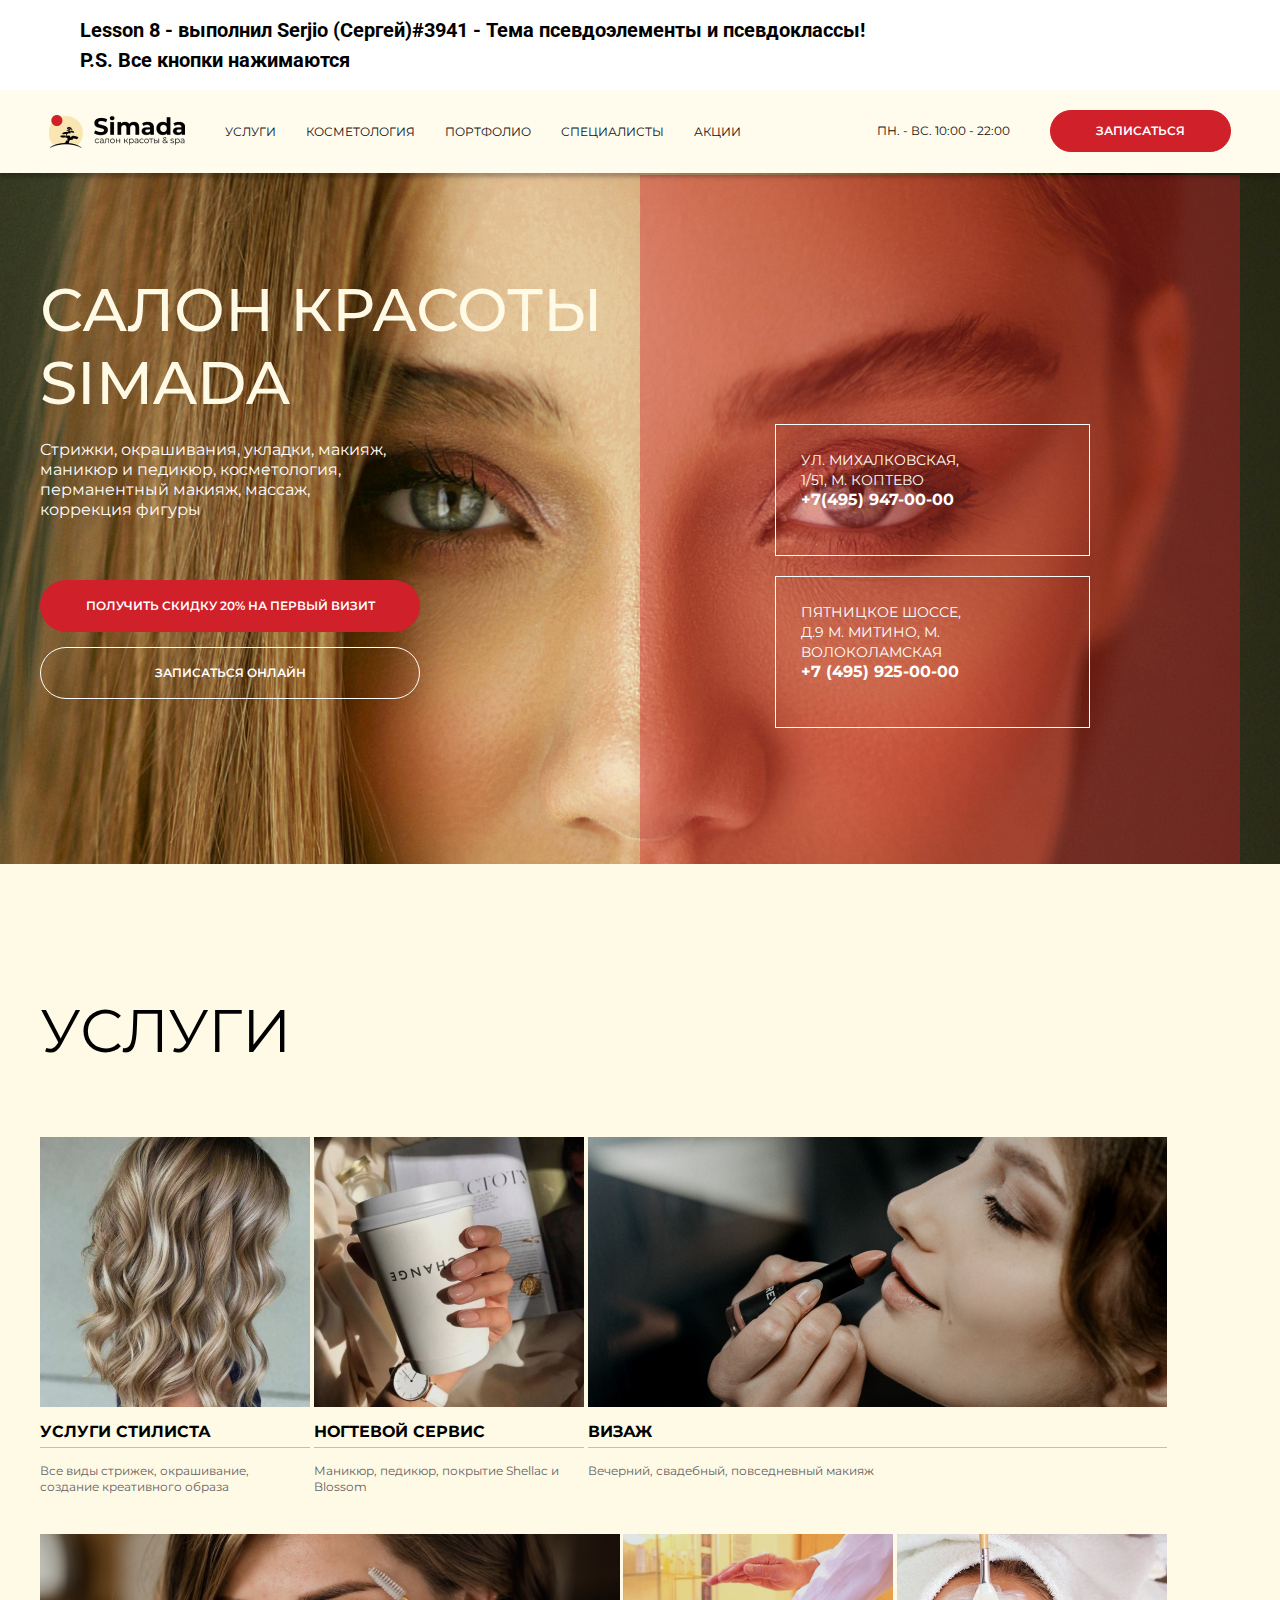
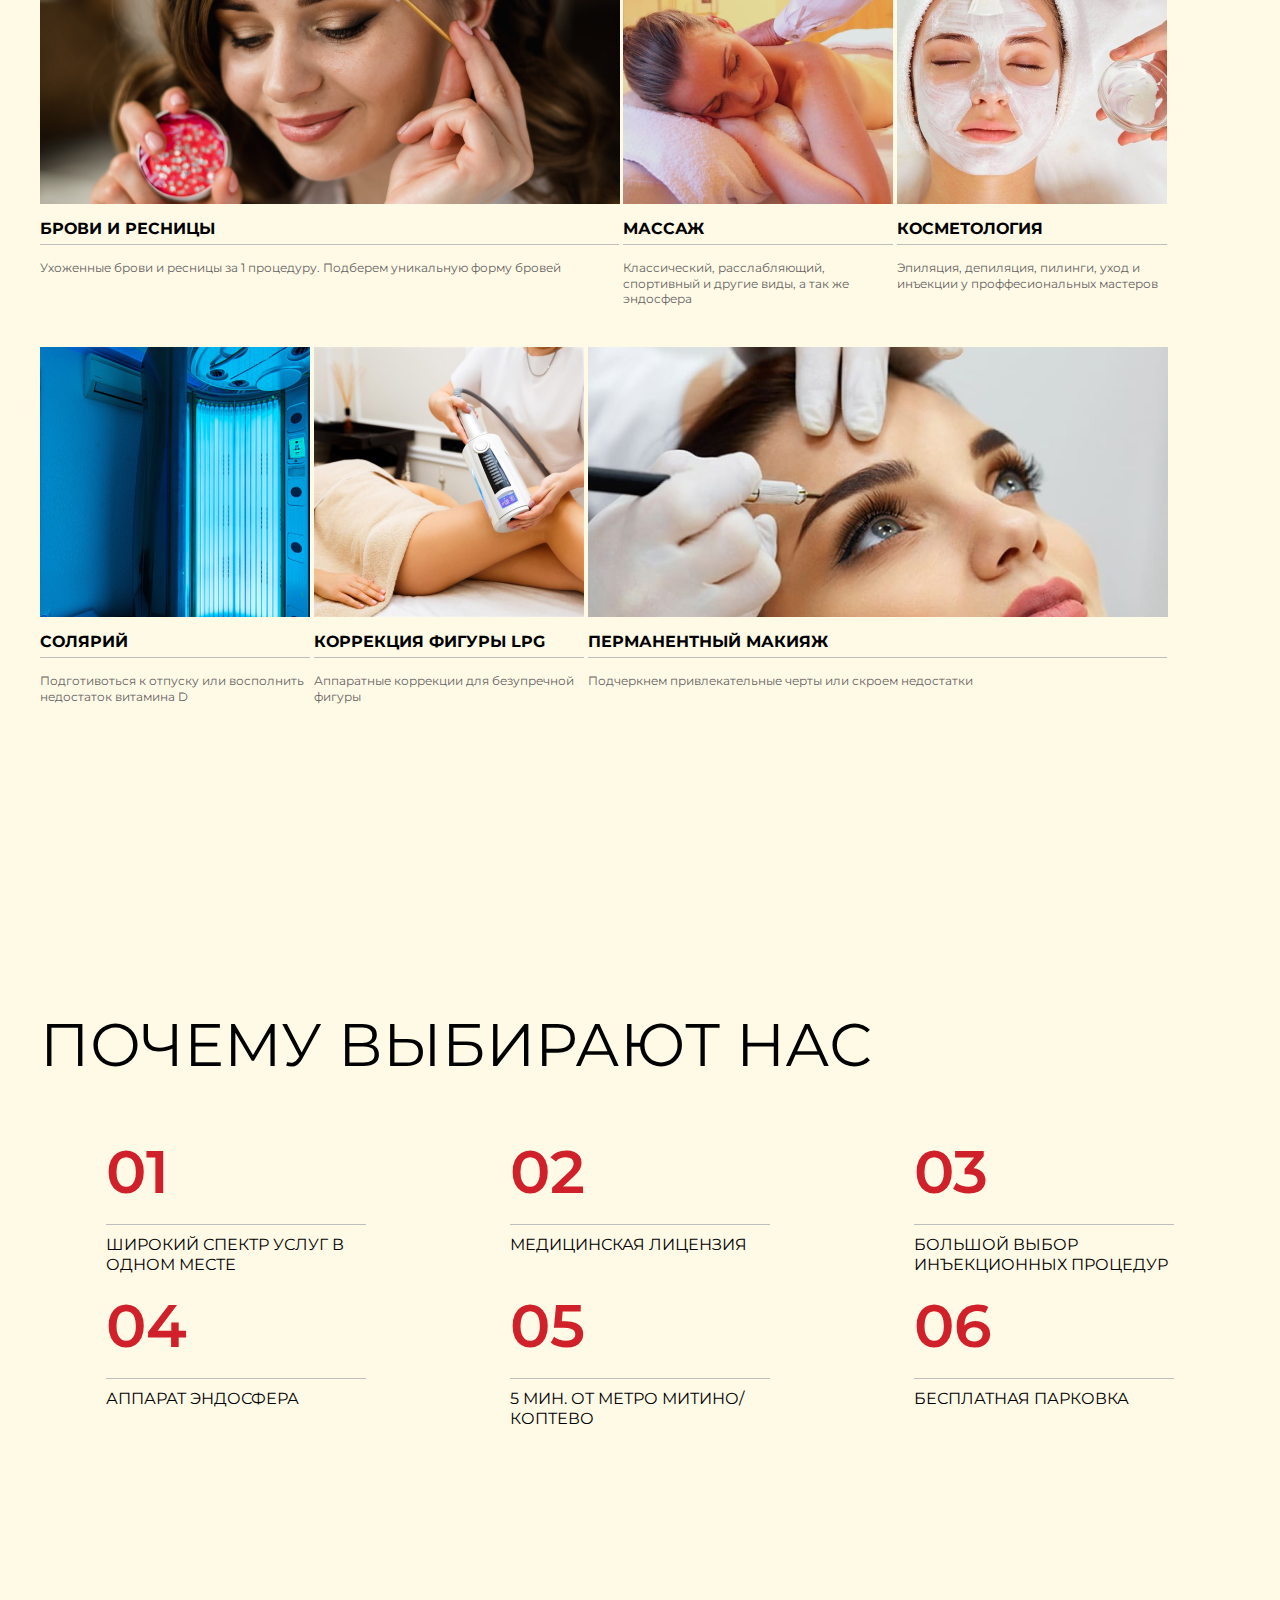
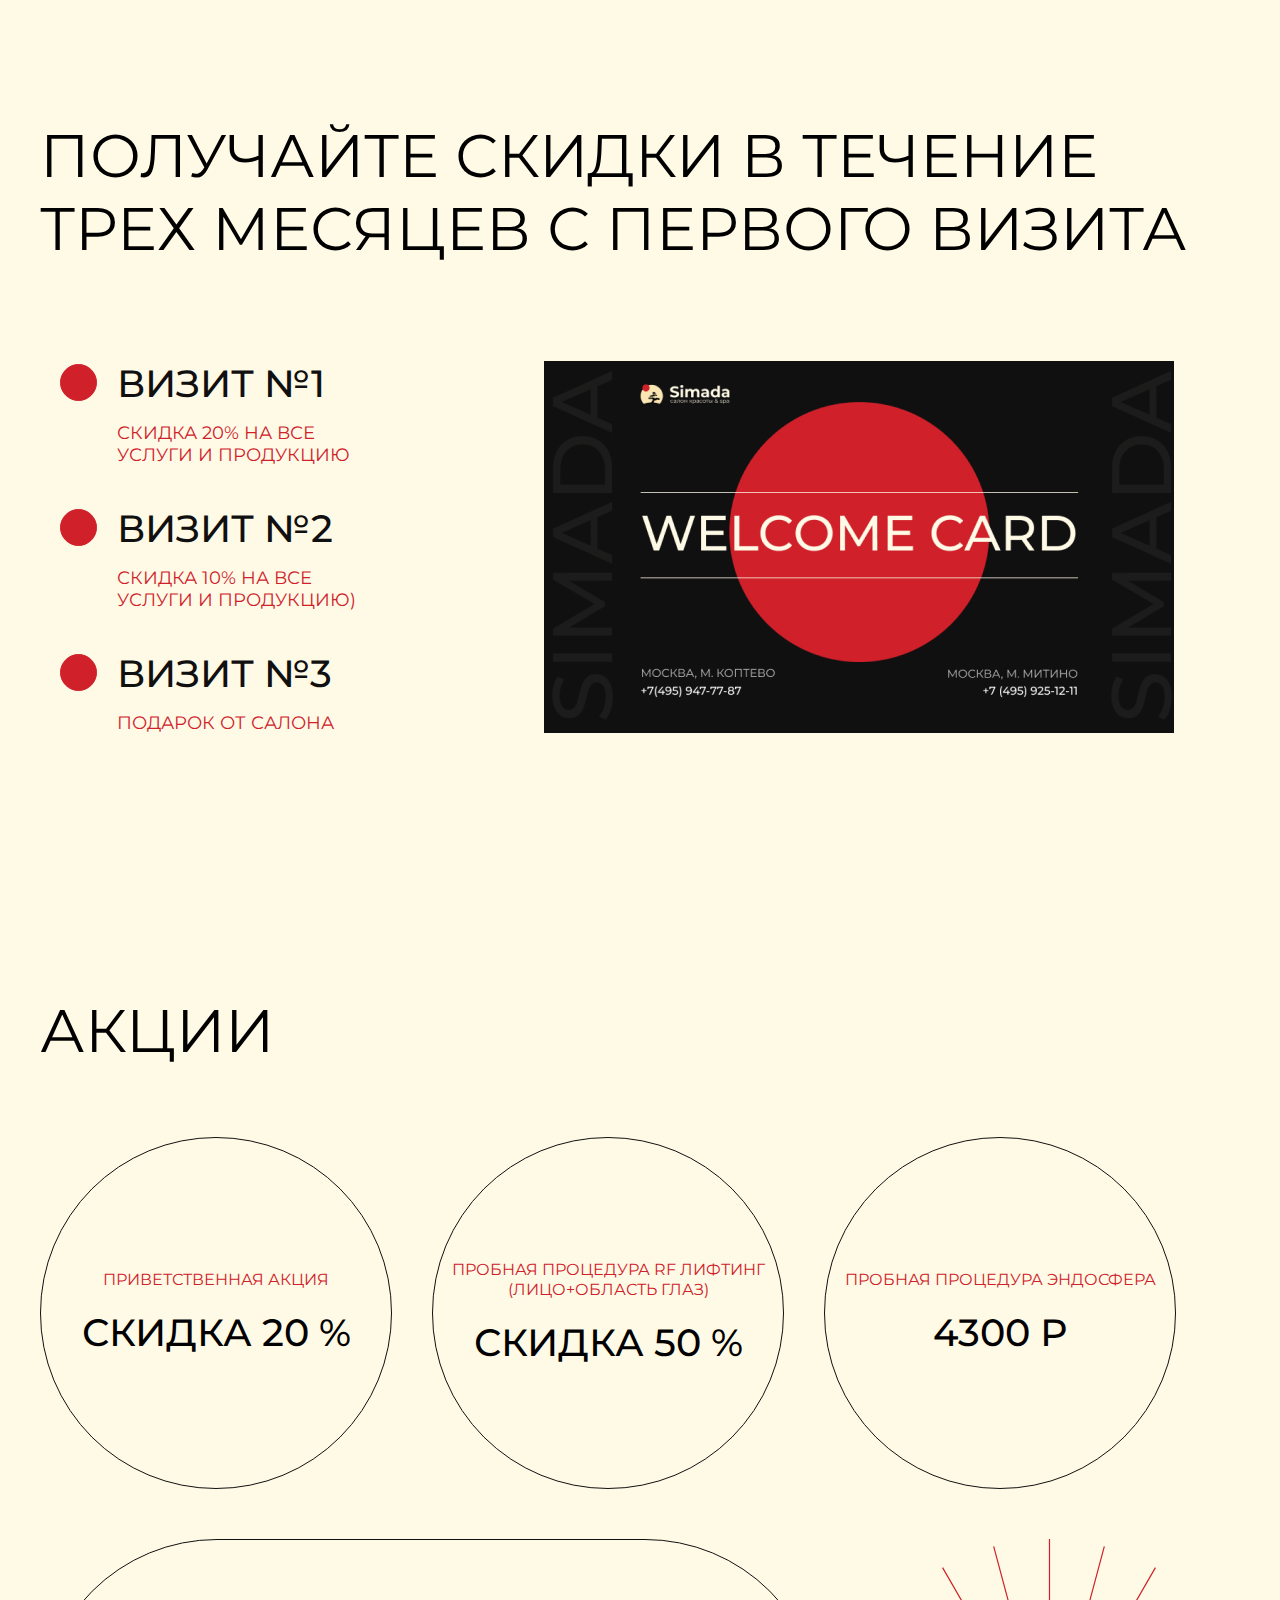
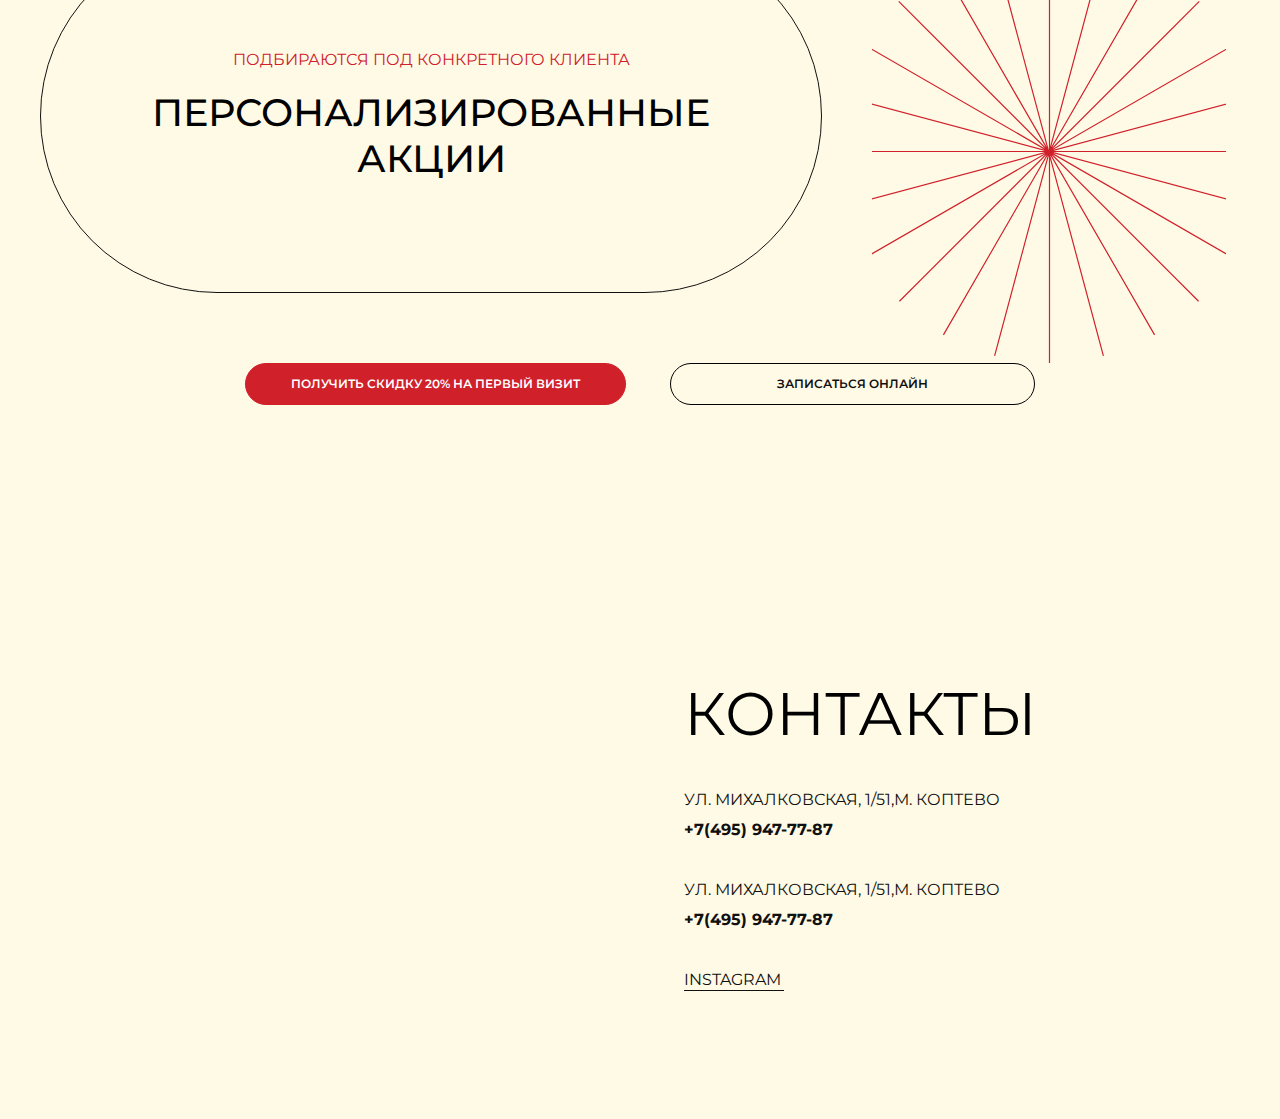
==== commit 3333d11b: "3" ====
--- a/index.html
+++ b/index.html
@@ -3,7 +3,7 @@
 	<head>
 		<meta charset="UTF-8">
 		<meta http-equiv="X-UA-Compatible" content="IE=edge">
-		<meta name="viewport" content="width=1200">
+		<meta name="viewport" content="width=1230">
 		<link rel="stylesheet" href="css/style.css">
 		<link rel="apple-touch-icon" sizes="180x180" href="img/favicon_package/apple-touch-icon.png">
 		<link rel="icon" type="image/png" sizes="32x32" href="img/favicon_package/favicon-32x32.png">
@@ -188,21 +188,29 @@
 					<div class="stocks-page__container">
 						<div class="stocks-page__title title">акции</div>
 						<div class="stocks-page__body">
-							<div class="stocks-page__circle stocks-page__circle_first">
-								<div class="stocks-page__text stocks-page__text_first">приветственная акция</div>
-								<div class="stocks-page__heading stocks-page__heading_first">скидка 20 %</div>
-							</div>
 							<div class="stocks-page__circle">
-								<div class="stocks-page__text">Пробная процедура rf лифтинг (лицо+область глаз)</div>
-								<div class="stocks-page__heading">скидка 50 %</div>
+								<div class="stocks-page__block">
+									<div class="stocks-page__text stocks-page__text_first">приветственная акция</div>
+									<div class="stocks-page__heading stocks-page__heading_first">скидка 20 %</div>
+								</div>
 							</div>
 							<div class="stocks-page__circle">
-								<div class="stocks-page__text">пробная процедура эндосфера</div>
-								<div class="stocks-page__heading">4300 р</div>
+								<div class="stocks-page__block">
+									<div class="stocks-page__text">Пробная процедура rf лифтинг (лицо+область глаз)</div>
+									<div class="stocks-page__heading">скидка 50 %</div>
+								</div>
+							</div>
+							<div class="stocks-page__circle">
+								<div class="stocks-page__block">
+									<div class="stocks-page__text">пробная процедура эндосфера</div>
+									<div class="stocks-page__heading">4300 р</div>
+								</div>
 							</div>
 							<div class="stocks-page__ellipse">
-								<div class="stocks-page__text">подбираются под конкретного клиента</div>
-								<div class="stocks-page__heading">персонализированные акции</div>
+								<div class="stocks-page__block">
+									<div class="stocks-page__text">подбираются под конкретного клиента</div>
+									<div class="stocks-page__heading">персонализированные акции</div>
+								</div>
 							</div>
 							<img src="img/page/stocks/Vector.svg" alt="vector" class="stocks-page__svg">
 						</div>
--- a/css/style.css
+++ b/css/style.css
@@ -104,6 +104,11 @@
   text-decoration: underline;
 }
 
+img {
+  -o-object-fit: cover;
+     object-fit: cover;
+}
+
 .wrapper {
   min-height: 100%;
   margin: 0 auto;
@@ -123,6 +128,7 @@
   -o-transition: 0.5s;
   transition: 0.5s;
   border: 1px solid #d0202a;
+  display: inline-block;
 }
 
 .btn:hover {
@@ -204,7 +210,7 @@
   font-size: 0;
   min-height: 83px;
   vertical-align: middle;
-  padding: 18px 0px;
+  padding: 20px 0px;
 }
 
 .header__logo {
@@ -214,15 +220,26 @@
 
 .header__logo img {
   vertical-align: middle;
+  display: inline-block;
 }
 
 .header__nav {
   display: inline-block;
   margin: 0px 136px 0px 0px;
+  vertical-align: middle;
 }
 
 .header__list {
   font-size: 0;
+}
+
+.header__list li {
+  display: inline-block;
+  padding: 5px 0px;
+}
+
+.header__list li:not(:last-child) {
+  margin: 0px 30px 0px 0px;
 }
 
 .header__item {
@@ -234,10 +251,6 @@
   -webkit-transition: 0.5s;
   -o-transition: 0.5s;
   transition: 0.5s;
-}
-
-.header__item:not(:last-child) {
-  margin: 0px 30px 0px 0px;
 }
 
 .header__item:hover {
@@ -255,6 +268,13 @@
   line-height: 150%;
   text-transform: uppercase;
   color: #101010;
+  vertical-align: middle;
+  padding: 5px 0px;
+}
+
+.header__btn {
+  display: inline-block;
+  vertical-align: middle;
 }
 
 /* ===================================== */
@@ -534,24 +554,52 @@
   margin: 0px 0px 70px 0px;
 }
 
+.stocks-page__body {
+  display: -webkit-box;
+  display: -ms-flexbox;
+  display: flex;
+  -ms-flex-wrap: wrap;
+      flex-wrap: wrap;
+}
+
 .stocks-page__circle {
-  display: inline-block;
   text-align: center;
   vertical-align: middle;
   width: 352px;
-  height: 352px;
-  padding: 120px 0px 0px 0px;
+  min-height: 352px;
+  display: -webkit-box;
+  display: -ms-flexbox;
+  display: flex;
   border-radius: 50%;
   border: 1px solid #101010;
+  -webkit-transition: 0.5s;
+  -o-transition: 0.5s;
+  transition: 0.5s;
 }
 
 .stocks-page__circle:not(:last-child) {
   margin: 0px 40px 50px 0px;
 }
 
-.stocks-page__circle_first {
+.stocks-page__circle:hover {
+  -webkit-transition: 0.5s;
+  -o-transition: 0.5s;
+  transition: 0.5s;
   background: #d0202a;
-  padding: 130px 0px 0px 0px;
+}
+
+.stocks-page__circle:hover .stocks-page__text,
+.stocks-page__circle:hover .stocks-page__heading {
+  color: #ffffff;
+  -webkit-transition: 0.5s;
+  -o-transition: 0.5s;
+  transition: 0.5s;
+}
+
+.stocks-page__block {
+  margin: auto;
+  min-height: 50px;
+  max-width: 100%;
 }
 
 .stocks-page__text {
@@ -560,10 +608,6 @@
   text-transform: uppercase;
   color: #d0202a;
   margin: 0px 0px 20px 0px;
-}
-
-.stocks-page__text_first {
-  color: #ffffff;
 }
 
 .stocks-page__heading {
@@ -574,19 +618,36 @@
   color: #000000;
 }
 
-.stocks-page__heading_first {
-  color: #ffffff;
-}
-
 .stocks-page__ellipse {
   display: inline-block;
   width: 782px;
-  height: 354px;
+  min-height: 354px;
   border: 1px solid #101010;
   border-radius: 205px;
   padding: 100px;
   text-align: center;
   margin: 0px 50px 70px 0px;
+  display: -webkit-box;
+  display: -ms-flexbox;
+  display: flex;
+  -webkit-transition: all 0.5s;
+  -o-transition: all 0.5s;
+  transition: all 0.5s;
+}
+
+.stocks-page__ellipse:hover {
+  -webkit-transition: 0.5s;
+  -o-transition: 0.5s;
+  transition: 0.5s;
+  background: #d0202a;
+}
+
+.stocks-page__ellipse:hover .stocks-page__text,
+.stocks-page__ellipse:hover .stocks-page__heading {
+  color: #ffffff;
+  -webkit-transition: all 0.5s;
+  -o-transition: all 0.5s;
+  transition: all 0.5s;
 }
 
 .stocks-page__svg {
@@ -736,10 +797,6 @@
   margin: 0px 0px 0px 250px;
 }
 
-.main-services__img02 {
-  bottom: 100px;
-}
-
 /* ===================================== */
 .coloring-services {
   padding: 50px 0px 100px 0px;
@@ -1017,6 +1074,7 @@
 .portfolio-cosmetology__item {
   display: inline-block;
   width: 49%;
+  vertical-align: top;
 }
 
 .portfolio-cosmetology__sub-item {
@@ -1035,6 +1093,7 @@
   line-height: calc(24 / 20);
   text-transform: uppercase;
   color: #000000;
+  padding: 5px 0px;
 }
 
 .portfolio-cosmetology__type-of-service::after {
@@ -1042,7 +1101,7 @@
   display: block;
   width: 100%;
   border-bottom: 1px solid #bebebe;
-  margin: 10px 0px 0px 0px;
+  margin: 5px 0px 0px 0px;
 }
 
 .portfolio-cosmetology__price {
@@ -1052,6 +1111,7 @@
   line-height: calc(24 / 20);
   text-transform: uppercase;
   color: #000000;
+  padding: 5px 0px;
 }
 
 .portfolio-cosmetology__price::after {
@@ -1059,7 +1119,7 @@
   display: block;
   width: 100%;
   border-bottom: 1px solid #bebebe;
-  margin: 10px 0px 0px 0px;
+  margin: 5px 0px 0px 0px;
 }
 
 .portfolio-cosmetology__material {
